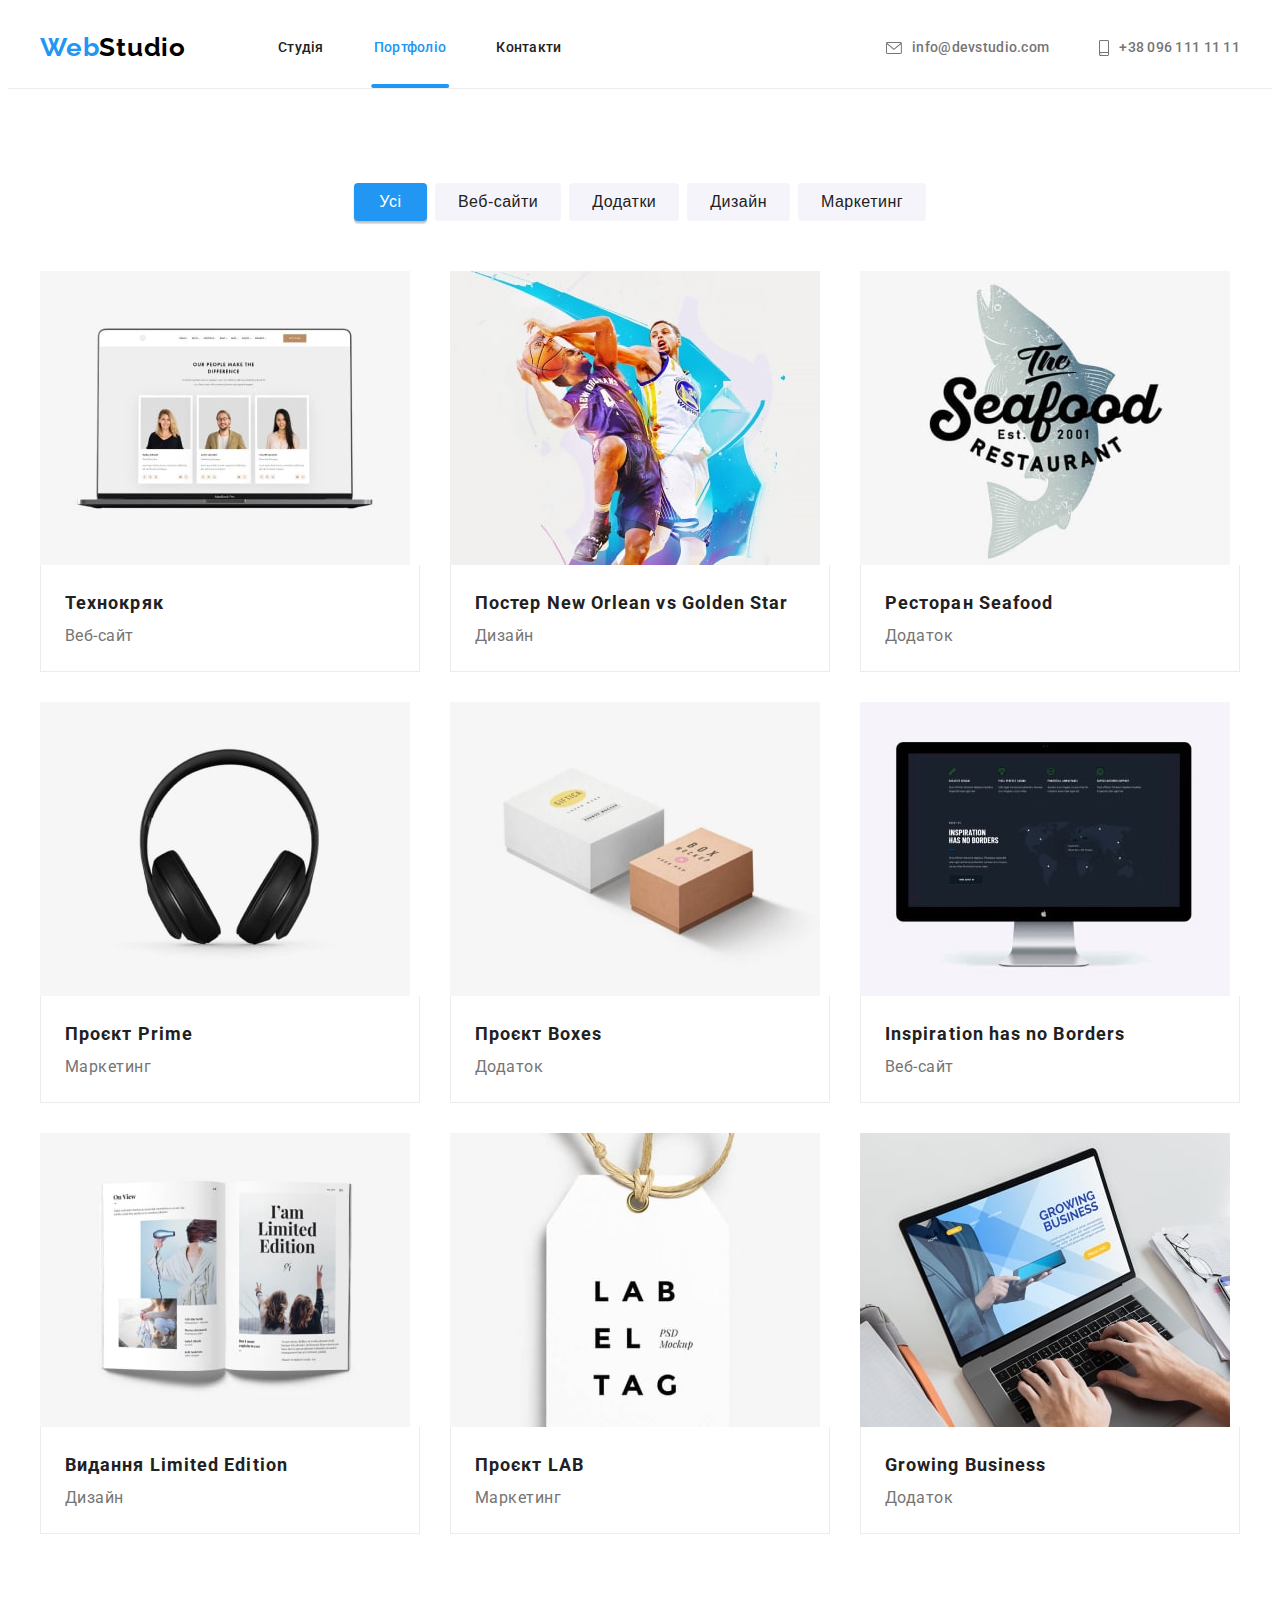
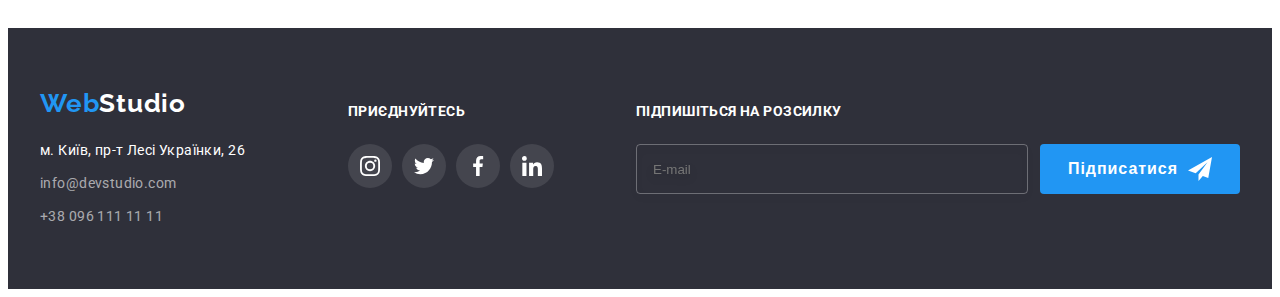
==== portfolio.html @ 8c11f172 "Initial commit" ====
<!DOCTYPE html>
<html lang="uk">
	<head>
		<meta charset="UTF-8" />
		<meta http-equiv="X-UA-Compatible" content="IE=edge" />
		<meta name="viewport" content="width=device-width, initial-scale=1.0" />
		<title>WebStudio - Ефективні рішення для вашого бізнесу</title>
		<link rel="icon" type="image/png" sizes="48x31" href="/images/WS.png" />
		<!-- Normalize -->
		<link
			rel="stylesheet"
			href="https://cdnjs.cloudflare.com/ajax/libs/modern-normalize/1.1.0/modern-normalize.min.css"
			integrity="sha512-wpPYUAdjBVSE4KJnH1VR1HeZfpl1ub8YT/NKx4PuQ5NmX2tKuGu6U/JRp5y+Y8XG2tV+wKQpNHVUX03MfMFn9Q=="
			crossorigin="anonymous"
			referrerpolicy="no-referrer"
		/>
		<!-- Fonts -->
		<link rel="preconnect" href="https://fonts.googleapis.com" />
		<link rel="preconnect" href="https://fonts.gstatic.com" crossorigin />
		<link
			href="https://fonts.googleapis.com/css2?family=Raleway:wght@700&family=Roboto:wght@400;500;700;900&display=swap"
			rel="stylesheet"
		/>
		<!-- CSS -->
		<link rel="stylesheet" href="./css/styles.css" />
	</head>
	<body>
		<header>
			<div class="header-container container">
				<nav class="header-nav">
					<!-- prettier-ignore -->
					<a href="/" class="logo" lang="en">Web<span class="logo-text1">Studio</span></a>
					<ul class="site-nav list">
						<li><a href="./index.html" class="site-nav-link link">Студія</a></li>
						<li><a href="./portfolio.html" class="site-nav-link link current">Портфоліо</a></li>
						<li><a href="" class="site-nav-link link">Контакти</a></li>
					</ul>
				</nav>
				<ul class="header-list contacts list">
					<li>
						<a href="mailto:info@devstudio.com" class="link">
							<svg class="header-icon" width="16" height="12">
								<use href="./images/icons.svg#icon-envelope"></use>
							</svg>
							info@devstudio.com
						</a>
					</li>
					<li>
						<a href="tel:+380961111111" class="link">
							<svg class="header-icon" width="10" height="16">
								<use href="./images/icons.svg#icon-smartphone"></use>
							</svg>
							+38 096 111 11 11
						</a>
					</li>
				</ul>
			</div>
		</header>
		<main class="portfolio">
			<section class="section">
				<div class="container">
					<h1 class="visually-hidden">Портфоліо</h1>
					<!-- filter -->
					<ul class="filter portfolio-btn list">
						<li><button type="button" class="btn-item current-btn">Усі</button></li>
						<li><button type="button" class="btn-item">Веб-сайти</button></li>
						<li><button type="button" class="btn-item">Додатки</button></li>
						<li><button type="button" class="btn-item">Дизайн</button></li>
						<li><button type="button" class="btn-item">Маркетинг</button></li>
					</ul>
					<!-- project -->
					<ul class="project card-set list">
						<li class="project-item card-set-item">
							<a class="project-link" href="">
								<div class="project-thumb">
									<img src="./images/techcrack.jpg" alt="Фотокартки" width="370" height="294" />
									<div class="overlay">
										<p class="overlay-text">
											Ресурс пропонує комплексні пропозиції з різним рівнем функціоналу та сервісів. Все це дозволить
											відвідувачу отримати вичерпні відомості про компанію чи приватну особу.
										</p>
									</div>
								</div>
								<div class="project-wrap">
									<h2 class="portfolio-subtitle">Технокряк</h2>
									<p class="portfolio-text">Веб-сайт</p>
								</div>
							</a>
						</li>
						<li class="project-item card-set-item">
							<a class="project-link" href="">
								<div class="project-thumb">
									<img src="./images/poster.jpg" alt="Баскетболісти" width="370" height="294" />
									<div class="overlay">
										<p class="overlay-text">
											Ресурс пропонує комплексні пропозиції з різним рівнем функціоналу та сервісів. Все це дозволить
											відвідувачу отримати вичерпні відомості про компанію чи приватну особу.
										</p>
									</div>
								</div>
								<div class="project-wrap">
									<h2 class="portfolio-subtitle">Постер New Orlean vs Golden Star</h2>
									<p class="portfolio-text">Дизайн</p>
								</div>
							</a>
						</li>
						<li class="project-item card-set-item">
							<a class="project-link" href="">
								<div class="project-thumb">
									<img src="./images/restaurant.jpg" alt="Риби" width="370" height="294" />
									<div class="overlay">
										<p class="overlay-text">
											Ресурс пропонує комплексні пропозиції з різним рівнем функціоналу та сервісів. Все це дозволить
											відвідувачу отримати вичерпні відомості про компанію чи приватну особу.
										</p>
									</div>
								</div>
								<div class="project-wrap">
									<h2 class="portfolio-subtitle">Ресторан Seafood</h2>
									<p class="portfolio-text">Додаток</p>
								</div>
							</a>
						</li>
						<li class="project-item card-set-item">
							<a class="project-link" href="">
								<div class="project-thumb">
									<img src="./images/project-prime.jpg" alt="Навушники" width="370" height="294" />
									<div class="overlay">
										<p class="overlay-text">
											Ресурс пропонує комплексні пропозиції з різним рівнем функціоналу та сервісів. Все це дозволить
											відвідувачу отримати вичерпні відомості про компанію чи приватну особу.
										</p>
									</div>
								</div>
								<div class="project-wrap">
									<h2 class="portfolio-subtitle">Проєкт Prime</h2>
									<p class="portfolio-text">Маркетинг</p>
								</div>
							</a>
						</li>
						<li class="project-item card-set-item">
							<a class="project-link" href="">
								<div class="project-thumb">
									<img src="./images/project-boxes.jpg" alt="Коробки" width="370" height="294" />
									<div class="overlay">
										<p class="overlay-text">
											Ресурс пропонує комплексні пропозиції з різним рівнем функціоналу та сервісів. Все це дозволить
											відвідувачу отримати вичерпні відомості про компанію чи приватну особу.
										</p>
									</div>
								</div>
								<div class="project-wrap">
									<h2 class="portfolio-subtitle">Проєкт Boxes</h2>
									<p class="portfolio-text">Додаток</p>
								</div>
							</a>
						</li>
						<li class="project-item card-set-item">
							<a class="project-link" href="">
								<div class="project-thumb">
									<img src="./images/inspiration.jpg" alt="Монітор" width="370" height="294" />
									<div class="overlay">
										<p class="overlay-text">
											Ресурс пропонує комплексні пропозиції з різним рівнем функціоналу та сервісів. Все це дозволить
											відвідувачу отримати вичерпні відомості про компанію чи приватну особу.
										</p>
									</div>
								</div>
								<div class="project-wrap">
									<h2 class="portfolio-subtitle">Inspiration has no Borders</h2>
									<p class="portfolio-text">Веб-сайт</p>
								</div>
							</a>
						</li>
						<li class="project-item card-set-item">
							<a class="project-link" href="">
								<div class="project-thumb">
									<img src="./images/limited-edition.jpg" alt="Книга" width="370" height="294" />
									<div class="overlay">
										<p class="overlay-text">
											Ресурс пропонує комплексні пропозиції з різним рівнем функціоналу та сервісів. Все це дозволить
											відвідувачу отримати вичерпні відомості про компанію чи приватну особу.
										</p>
									</div>
								</div>
								<div class="project-wrap">
									<h2 class="portfolio-subtitle">Видання Limited Edition</h2>
									<p class="portfolio-text">Дизайн</p>
								</div>
							</a>
						</li>
						<li class="project-item card-set-item">
							<a class="project-link" href="">
								<div class="project-thumb">
									<img src="./images/project-lab.jpg" alt="Етикетка" width="370" height="294" />
									<div class="overlay">
										<p class="overlay-text">
											Ресурс пропонує комплексні пропозиції з різним рівнем функціоналу та сервісів. Все це дозволить
											відвідувачу отримати вичерпні відомості про компанію чи приватну особу.
										</p>
									</div>
								</div>
								<div class="project-wrap">
									<h2 class="portfolio-subtitle">Проєкт LAB</h2>
									<p class="portfolio-text">Маркетинг</p>
								</div>
							</a>
						</li>
						<li class="project-item card-set-item">
							<a class="project-link" href="">
								<div class="project-thumb">
									<img src="./images/growing-business.jpg" alt="Ноутбук" width="370" height="294" />
									<div class="overlay">
										<p class="overlay-text">
											Ресурс пропонує комплексні пропозиції з різним рівнем функціоналу та сервісів. Все це дозволить
											відвідувачу отримати вичерпні відомості про компанію чи приватну особу.
										</p>
									</div>
								</div>
								<div class="project-wrap">
									<h2 class="portfolio-subtitle">Growing Business</h2>
									<p class="portfolio-text">Додаток</p>
								</div>
							</a>
						</li>
					</ul>
					<!-- </div> -->
				</div>
			</section>
		</main>
		<footer>
			<div class="container">
				<div class="flex">
					<div class="footer-wrap">
						<!-- prettier-ignore -->
						<a href="/" class="logo" lang="en">Web<span class="logo-text2">Studio</span></a>
						<address>
							<div class="adress-wrap">
								<ul class="list">
									<li class="address-list-item">
										<a href="https://goo.gl/maps/7q5uKRx1PaHGupKb6" class="contacts-adr link">
											м. Київ, пр-т Лесі Українки, 26
										</a>
									</li>
									<li class="address-list-item">
										<a href="mailto:info@devstudio.com" class="contacts-mail link">info@devstudio.com</a>
									</li>
									<li class="address-list-item">
										<a href="tel:+380961111111" class="contacts-tel link">+38 096 111 11 11</a>
									</li>
								</ul>
							</div>
						</address>
					</div>
					<div class="footer-connect">
						<p class="footer-join contacts-adr">Приєднуйтесь</p>
						<ul class="socials">
							<li class="socials-item list">
								<a
									class="socials-link"
									href="https://instagram.com"
									target="_blank"
									rel="noopener noreferrer"
									aria-label="instagram icon"
								>
									<svg class="team-icon" width="20" height="20">
										<use href="./images/icons.svg#icon-instagram"></use>
									</svg>
								</a>
							</li>
							<li class="socials-item list">
								<a
									class="socials-link"
									href="https://twitter.com"
									target="_blank"
									rel="noopener noreferrer"
									aria-label="twitter icon"
								>
									<svg class="team-icon" width="20" height="20">
										<use href="./images/icons.svg#icon-twitter"></use>
									</svg>
								</a>
							</li>
							<li class="socials-item list">
								<a
									class="socials-link"
									href="https://facebook.com"
									target="_blank"
									rel="noopener noreferrer"
									aria-label="facebook icon"
								>
									<svg class="team-icon" width="20" height="20">
										<use href="./images/icons.svg#icon-facebook"></use>
									</svg>
								</a>
							</li>
							<li class="socials-item list">
								<a
									class="socials-link"
									href="https://linkedin.com"
									target="_blank"
									rel="noopener noreferrer"
									aria-label="linkedin icon"
								>
									<svg class="team-icon" width="20" height="20">
										<use href="./images/icons.svg#icon-linkedin"></use>
									</svg>
								</a>
							</li>
						</ul>
					</div>
					<div class="footer-subscribe">
						<p class="footer-join contacts-adr">Підпишіться на розсилку</p>
						<form class="subscribe-form flex">
							<input class="subscribe-form-field" type="email" name="email" placeholder="E-mail" />
							<button class="subscribe-btn btn" type="submit">
								<span>Підписатися</span>
								<svg class="send-icon" width="24" height="24">
									<use href="./images/icons.svg#icon-send"></use>
								</svg>
							</button>
						</form>
					</div>
				</div>
			</div>
		</footer>
	</body>
</html>
---- css/styles.css ----
:root {
	--primary-text-color: #000000;
	--secondary-text-color: #757575;
	--title-text-color: #000000;
	--accent-text-color: #2196f3;
	--primary-white-color: #ffffff;
	--navigation-text-color: #212121;
	--hero-background-color: #c4c4c4;
	--button-background-color: #188ce8;
	--secondary-background-color: #f5f4fa;
	--card-background-color: #eeeeee;
	--primary-border: 1px solid #ececec;
	--primary-icon-color: #afb1b8;
	--footer-background-color: #2f303a;

	--indent: 30px;
	--items: 3;

	--animation: 250ms cubic-bezier(0.4, 0, 0.2, 1);

	--modal-index: 100;
}

/* __________Global Style start__________ */

body {
	font-family: "Roboto", "FF DIN", sans-serif;
	color: var(--primary-text-color);
}

/* __________reset start__________ */

a {
	color: inherit;
	text-decoration: none;
}

h1,
h2,
h3,
h4,
h5,
h6,
p {
	margin: 0;
}

img {
	display: block;
	max-width: 100%;
	height: auto;
}

.link {
	text-decoration: none;
	color: currentColor;
	transition: color var(--animation);
}

.list {
	margin: 0;
	padding: 0;
	list-style-type: none;
	font-style: normal;
}

/* reset end */

.section {
	padding-top: 94px;
	padding-bottom: 94px;

	/* 	outline: 2px solid red;
	outline-offset: -2px; */
}

.container {
	width: 1200px;
	padding-right: 15px;
	padding-left: 15px;
	margin-left: auto;
	margin-right: auto;
}

/* __________reset end__________ */

.current {
	color: var(--accent-text-color);
}

.btn,
.btn-item {
	color: inherit;
}
/* Global Style end */

/* ____________________Navigation____________________ */

header {
	border-bottom: var(--primary-border);
}

.header-container,
.header-nav,
.site-nav,
.header-list {
	display: flex;
	align-items: center;
}

.header-container {
	min-height: 80px;
	justify-content: center;
}
.header-nav {
	margin-right: auto;
}
.header-container .link {
	padding: 32px 0;
}

.logo {
	margin-right: 92px;
	font-family: "Raleway";
	font-weight: 700;
	font-size: 26px;
	line-height: 1.2;
	letter-spacing: 0.03em;
	color: var(--accent-text-color);
}

.logo .logo-text1 {
	color: var(--primary-text-color);
}

.contacts .link {
	display: flex;
	align-items: center;
	gap: 10px;
	color: var(--secondary-text-color);
}

.link:hover,
.link:focus {
	color: var(--accent-text-color);
}

.header-icon {
	fill: currentColor;
}

.site-nav,
.header-list {
	gap: 50px;
}

.site-nav,
.contacts {
	font-weight: 500;
	font-size: 14px;
	line-height: 1.14;
	letter-spacing: 0.02em;
	color: var(--navigation-text-color);
}

.header-list {
	gap: 50px;
}

.site-nav-link {
	position: relative;
}

.current::after {
	content: "";
	position: absolute;
	left: 50%;
	bottom: -0.6px;

	display: block;
	width: 107%;
	height: 4px;
	border-radius: 2px;

	background-color: var(--accent-text-color);
	transform: translateX(-50%) scaleX(1);
}

/* ____________________Main____________________ */

/* __________Hero__________ */
.visually-hidden {
	position: absolute;
	white-space: nowrap;
	width: 1px;
	height: 1px;
	overflow: hidden;
	border: 0;
	padding: 0;
	clip: rect(0 0 0 0);
	clip-path: inset(50%);
	margin: -1px;
}

.hero {
	max-width: 1600px;
	min-height: 600px;
	margin: 0 auto;
	background-color: var(--hero-background-color);
	background-image: linear-gradient(to right, rgba(47, 48, 58, 0.4), rgba(47, 48, 58, 0.4)), url(../images/hero.jpg);
	background-repeat: no-repeat;
	background-position: center;
	background-size: cover;
}

.hero.section {
	padding-top: 200px;
	padding-bottom: 250px;
}
.btn {
	display: block;
	margin-left: auto;
	margin-right: auto;
	min-width: 216px;
	height: 50px;
	border-radius: 4px;
}
.hero-title {
	width: 696px;
	margin-left: auto;
	margin-right: auto;
	margin-bottom: 30px;
}

.hero-title,
.portfolio-title {
	font-weight: 900;
	font-size: 44px;
	line-height: 1.36;
	text-align: center;
	letter-spacing: 0.06em;
	text-transform: uppercase;
	color: var(--primary-white-color);
}

.btn {
	font-weight: 700;
	font-size: 16px;
	line-height: 1.88;
	letter-spacing: 0.06em;
	color: var(--primary-white-color);
	background-color: var(--accent-text-color);
	border: none;

	transition: background-color var(--animation);
}

.btn:hover,
.btn:focus {
	background-color: var(--button-background-color);
	cursor: pointer;
}

.section-title {
	margin-bottom: 30px;
	font-weight: 700;
	font-size: 36px;
	line-height: 1.17;
	text-align: center;
	letter-spacing: 0.03em;
	color: var(--navigation-text-color);
}

/* __________About__________ */

.card-set {
	display: flex;
	flex-wrap: wrap;
	gap: var(--indent);
}

.card-set-item {
	flex-basis: calc((100% - var(--indent) * (var(--items) - 1)) / (var(--items)));
}

.about-icon-wrap {
	max-width: 270px;
	min-height: 120px;
	margin-bottom: 30px;
	display: flex;
	align-items: center;
	justify-content: center;
	color: var(--secondary-text-color);
	background: var(--secondary-background-color);
	border-radius: 4px;
}

.about-subtitle {
	margin-bottom: 10px;
	font-weight: 700;
	font-size: 14px;
	line-height: 16px;
	letter-spacing: 0.03em;
	text-transform: uppercase;
	color: var(--navigation-text-color);
}

.about-text {
	font-size: 14px;
	line-height: 1.71;
	letter-spacing: 0.03em;
	color: var(--secondary-text-color);
}
.about .card-set-item {
	--items: 4;
}

/* __________Works__________ */

.works {
	padding-top: 0;
	padding-bottom: 94px;
}

.card-set-item {
	position: relative;
}

.card-set-text {
	position: absolute;
	bottom: 0;
	right: 0;
	width: 100%;
}

.card-set-description {
	display: flex;
	width: 100%;
	min-height: 70px;
	align-items: center;
	justify-content: center;
	/* padding-top: 27px; */
	/* padding-bottom: 27px; */

	font-weight: 700;
	font-size: 14px;
	line-height: 16px;
	text-align: center;
	letter-spacing: 0.03em;
	text-transform: uppercase;

	background: rgba(47, 48, 58, 0.8);
	color: var(--primary-white-color);
}

/* __________Team__________ */

.team {
	background-color: var(--secondary-background-color);
}

.team-wrap {
	padding: 30px 10px;
	text-align: center;
	/* background-color: var(--primary-white-color); */
}

.team-subtitle {
	margin-bottom: 10px;
	font-weight: 500;
	font-size: 16px;
	line-height: 1.19;
	letter-spacing: 0.03em;
	color: var(--navigation-text-color);
}

.team-text {
	margin-bottom: 16px;
	font-size: 16px;
	line-height: 1.19;
	letter-spacing: 0.03em;
	color: var(--secondary-text-color);
}

.team .card-set-item {
	--items: 4;
	box-shadow: 0px 1px 3px rgba(0, 0, 0, 0.12), 0px 1px 1px rgba(0, 0, 0, 0.14), 0px 2px 1px rgba(0, 0, 0, 0.2);
	border-radius: 0px 0px 4px 4px;
	background-color: var(--primary-white-color);
}

.team-icon-wrap {
	margin: 0 auto;
	width: 206px;
}
.socials {
	padding: 0;
	display: flex;
	align-items: center;
	justify-content: center;
	gap: 10px;
}
.socials-link {
	display: flex;
	align-items: center;
	justify-content: center;
	width: 44px;
	height: 44px;
	color: var(--primary-icon-color);
	border-radius: 50%;
	transition: background-color var(--animation);
}

.socials-link:hover,
.socials-link:focus {
	background-color: var(--accent-text-color);
}

.team .socials-link:hover,
.team .socials-link:focus {
	color: var(--primary-white-color);
}

.team-icon {
	fill: currentColor;
}

.card-set {
	display: flex;
	flex-wrap: wrap;
	gap: var(--indent);
}

.clients .card-set-item {
	--items: 6;
}

.clients-link {
	display: flex;
	align-items: center;
	justify-content: center;
	max-width: 170px;
	min-height: 92px;
	border: 1px solid var(--primary-icon-color);
	border-radius: 4px;
	color: var(--primary-icon-color);
	border-radius: 4px;
	border-color: var(--primary-icon-color);

	transition: color var(--animation), border-color var(--animation);
}

.clients-link:hover,
.clients-link:focus {
	border-color: var(--accent-text-color);
	color: var(--accent-text-color);
}

.clients-icon {
	fill: currentColor;
}

/* ____________________Footer____________________ */

footer {
	background-color: var(--footer-background-color);
	padding-top: 60px;
	padding-bottom: 60px;
}

.flex {
	display: flex;
}

footer .logo {
	display: block;
	margin-bottom: 20px;
}

.filter {
	margin-bottom: 50px;
}

.logo .logo-text2 {
	color: var(--primary-white-color);
}

.adress-wrap .address-list-item:last-child {
	margin-bottom: 0;
}

.address-list-item {
	margin-bottom: 9px;
}
.contacts-adr {
	font-size: 14px;
	line-height: 1.71;
	letter-spacing: 0.03em;
	color: var(--primary-white-color);
}

.contacts-tel,
.contacts-mail {
	font-size: 14px;
	line-height: 1.71;
	letter-spacing: 0.03em;
	color: rgba(255, 255, 255, 0.6);
}

.footer-join {
	margin-bottom: 20px;
	text-transform: uppercase;
	color: var(--primary-white-color);
	font-weight: 700;
}

.footer-connect {
	margin-left: 70px;
	padding-top: 12px;
}
.footer-subscribe {
	margin-left: auto;
	padding-top: 12px;
}
footer .socials-link {
	color: var(--primary-white-color);
	background-color: rgba(255, 255, 255, 0.1);
}

/* .subscribe-form {
	display: flex;
} */

.subscribe-form-field {
	min-width: 358px;

	padding: 15px 16px;
	margin-right: 12px;
	color: var(--primary-white-color);

	background-color: transparent;
	border: 1px solid rgba(255, 255, 255, 0.3);
	filter: drop-shadow(0px 4px 4px rgba(0, 0, 0, 0.15));
	border-radius: 4px;
}

.subscribe-btn {
	display: flex;
	min-width: 200px;
	justify-content: center;
	align-items: center;
	gap: 10px;
}

.footer-submit-btn::after {
	content: "";
	display: inline-block;
	width: 24px;
	height: 20px;
	margin-left: 10px;
}
/* background-image: url(../images/send.svg); */
/* 
.subscribe-btn-wrap {
	width: 100%;
	gap: 10px;
	align-items: center;
	justify-content: center;
} */

.send-icon {
	fill: var(--primary-white-color);
}

/* ____________________Portfolio____________________ */

.portfolio-btn {
	display: flex;
	justify-content: center;
	gap: 8px;
}

.btn-item {
	padding: 6px 23px;
	min-width: 73px;
	font-weight: 500;
	font-size: 16px;
	line-height: 1.62;
	letter-spacing: 0.03em;
	color: var(--navigation-text-color);
	background-color: var(--secondary-background-color);
	border: none;
	border-radius: 4px;

	transition: background-color var(--animation), color var(--animation), box-shadow var(--animation);
}

.btn-item:hover,
.btn-item:focus,
.btn-item.current-btn {
	background-color: var(--accent-text-color);
	color: var(--primary-white-color);
	cursor: pointer;
	box-shadow: 0px 3px 1px rgba(0, 0, 0, 0.1), 0px 1px 2px rgba(0, 0, 0, 0.08), 0px 2px 2px rgba(0, 0, 0, 0.12);
}

.project-thumb {
	position: relative;
	overflow: hidden;
}

.overlay {
	position: absolute;
	bottom: 0;
	left: 0;
	transform: translateY(100%);

	width: 100%;
	height: 100%;

	font-size: 18px;
	line-height: 28px;
	letter-spacing: 0.03em;
	padding: 63px 24px;
	background: rgba(33, 150, 243, 0.9);
	color: var(--primary-white-color);
	user-select: none;

	transition: transform var(--animation);
}

.project-link:hover .overlay {
	transform: translateY(0);
}

.portfolio-list.list {
	background-color: var(--card-background-color);
}

.project-wrap {
	padding: 20px 24px;
	border: var(--primary-border);
	border-top: 0;
}

.project-link {
	display: block;
	transition: box-shadow var(--animation);
}

.project-link:hover,
.project-link:focus {
	box-shadow: 0px 3px 1px rgba(0, 0, 0, 0.1), 0px 1px 2px rgba(0, 0, 0, 0.08), 0px 2px 2px rgba(0, 0, 0, 0.12);
}

.portfolio-subtitle {
	font-weight: 700;
	font-size: 18px;
	line-height: 2;
	letter-spacing: 0.06em;
	color: var(--navigation-text-color);
}

.portfolio-text {
	font-size: 16px;
	line-height: 1.88;
	letter-spacing: 0.03em;
	color: var(--secondary-text-color);
}

/* ______________Modal_________________ */

.backdrop {
	position: fixed;
	top: 0;
	left: 0;
	z-index: var(--modal-index);

	display: flex;
	align-items: center;
	justify-content: center;
	width: 100%;
	height: 100%;

	background-color: rgba(0, 0, 0, 0.2);

	transition: opacity 150ms linear, visibility 150ms linear;
}

.backdrop.is-hidden {
	opacity: 0;
	visibility: hidden;
	pointer-events: none;
}

.modal {
	position: absolute;
	top: 50%;
	left: 50%;

	transform: translateX(-50%) translateY(-50%);
	width: 528px;
	min-height: 581px;
	padding: 40px;

	background: var(--primary-white-color);
	box-shadow: 0px 1px 3px rgba(0, 0, 0, 0.12), 0px 1px 1px rgba(0, 0, 0, 0.14), 0px 2px 1px rgba(0, 0, 0, 0.2);
	border-radius: 4px;

	/* animation-duration: 0.6s;
	animation-fill-mode: both;
	animation-timing-function: ease-out; */
}

.modal-btn {
	position: absolute;
	top: 8px;
	right: 8px;

	padding: 0;
	display: inline-flex;
	align-items: center;
	justify-content: center;

	width: 30px;
	height: 30px;
	background-color: transparent;
	border-radius: 50%;
	border: 1px solid rgba(0, 0, 0, 0.1);
	cursor: pointer;
}

.modal-icon {
	fill: var(--primary-text-color);
}
.modal-icon:hover {
	fill: var(--accent-text-color);
}

/* ---------------------------------------------------------- */

.modal-form-group {
	margin-bottom: 20px;
}

.modal-label {
	display: block;
	text-align: center;
	margin-bottom: 12px;

	font-weight: 700;
	font-size: 20px;
	/* line-height: 1.455px; */
	text-align: center;
	letter-spacing: 0.03em;

	color: #212121;
}

.modal-form-label {
	display: block;
	font-size: 12px;
	line-height: 1.167;

	letter-spacing: 0.01em;

	color: var(--secondary-text-color);

	margin-bottom: 4px;
}

.modal-form-wrapper {
	position: relative;
	margin-bottom: 10px;
}

.modal-form-field {
	width: 100%;
	height: 40px;
	padding-left: 40px;
	padding-right: 40px;

	border: 1px solid rgba(33, 33, 33, 0.2);
	border-radius: 4px;
	outline: 1px solid transparent;
	outline-offset: -1px;
	transition: outline var(--animation);
	/* , box-shadow var(--animation); */
}

.modal-form-field:focus {
	outline-color: var(--accent-text-color);
}

.modal-form-icon {
	position: absolute;
	top: 50%;
	left: 10px;
	transform: translateY(-50%);

	transition: fill var(--animation);
}

.modal-form-field:focus + .modal-form-icon {
	fill: var(--accent-text-color);
}

.modal-form-message {
	display: block;
	width: 100%;
	height: 120px;
	padding: 16px 20px;

	font-size: 12px;

	border: 1px solid rgba(33, 33, 33, 0.2);
	border-radius: 4px;

	outline: 1px solid transparent;
	outline-offset: -1px;
	transition: outline var(--animation);

	resize: none;
}

.modal-form-message:focus {
	outline-color: var(--accent-text-color);
}

textarea::placeholder {
	line-height: 1.17;
	letter-spacing: 0.01em;
	color: rgba(117, 117, 117, 0.5);
}

.modal-form-agreement {
	display: flex;
	justify-content: center;
	align-items: center;
	gap: 10px;
	margin-bottom: 30px;
}

.modal-form-agreement-desc {
	font-size: 14px;
	color: var(--secondary-text-color);
	user-select: none;
}

.modal-form-agreement-link {
	color: var(--accent-text-color);
	text-decoration: underline;
	text-underline-offset: 4px;
}

/* .modal-form-checkbox {
	appearance: none;
	width: 18px;
	height: 18px;

	outline: 2px solid transparent;
	outline-offset: -2px;
	border: 2px solid #9da4bd;
	border-radius: 2px;

	background-position: center;
	background-repeat: no-repeat;
	background-size: 0;
	background-image: url("data:image/svg+xml,%3Csvg width='13' height='10' viewBox='0 0 13 10' fill='none' xmlns='http://www.w3.org/2000/svg'%3E%3Cpath d='M1.95703 4.75166L1.88825 4.68604L1.81923 4.75141L0.93123 5.59258L0.854858 5.66492L0.930974 5.73753L4.42671 9.07236L4.49574 9.1382L4.56476 9.07236L12.069 1.91352L12.1449 1.84116L12.069 1.76881L11.1873 0.927644L11.1183 0.861826L11.0493 0.927611L4.49577 7.17353L1.95703 4.75166Z' fill='white' stroke='white' stroke-width='0.2'/%3E%3C/svg%3E%0A");

	transition: 500ms;
}

.modal-form-checkbox:checked {
	outline-color: var(--accent-text-color);
	background-color: var(--accent-text-color);
	background-size: 16px 15px;
} */

.uncheck {
	opacity: 1;
	transition: var(--animation);
	/* background: var(--navigation-text-color); */
}
.modal-form-checkbox:checked + .modal-form-agreement-icon .uncheck {
	opacity: 0;
}

.check {
	opacity: 0;
	transition: var(--animation);
}
.modal-form-checkbox:checked + .modal-form-agreement-icon .check {
	opacity: 1;
}

.modal-form-btn {
	display: block;
	margin: 0 auto;
	background: #2196f3;
	box-shadow: 0px 4px 4px rgba(0, 0, 0, 0.15);
	border-radius: 4px;
}

.modal-form-btn:hover,
.modal-form-btn:focus {
	background: #188ce8;
}
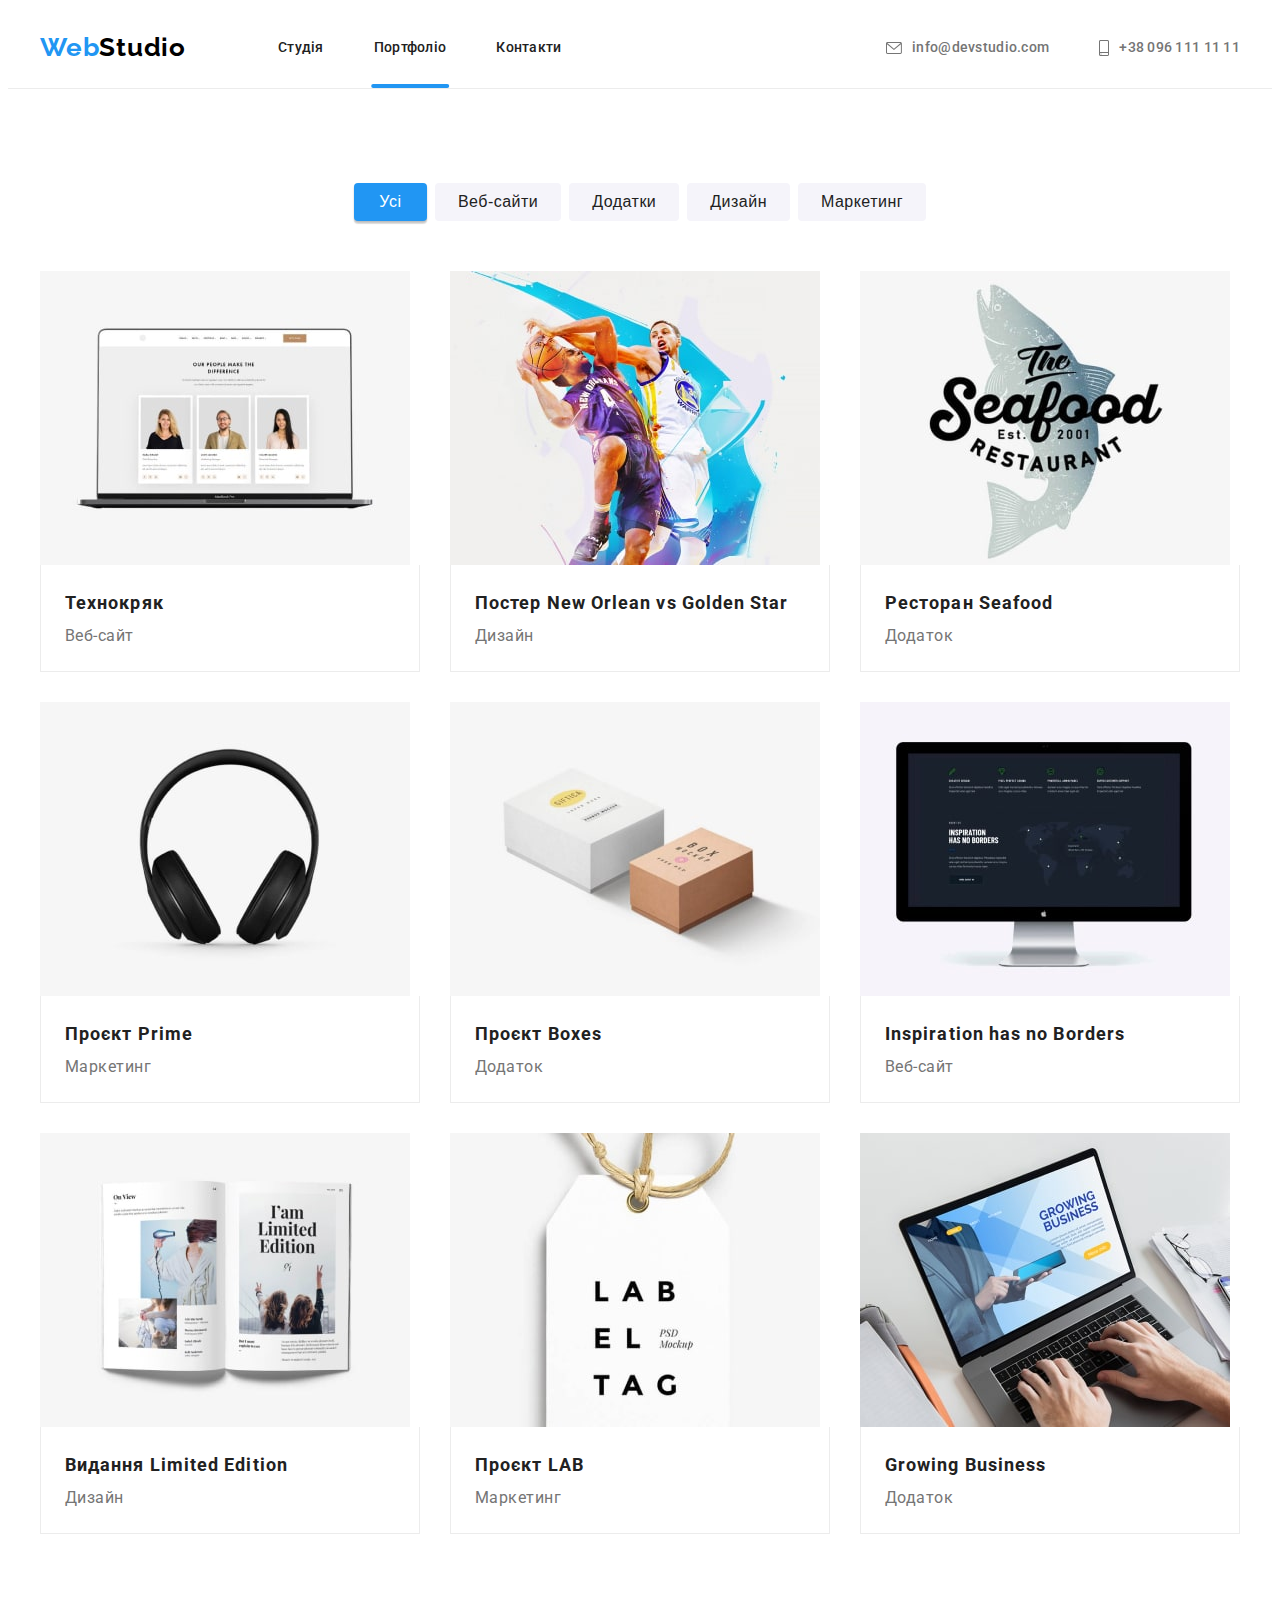
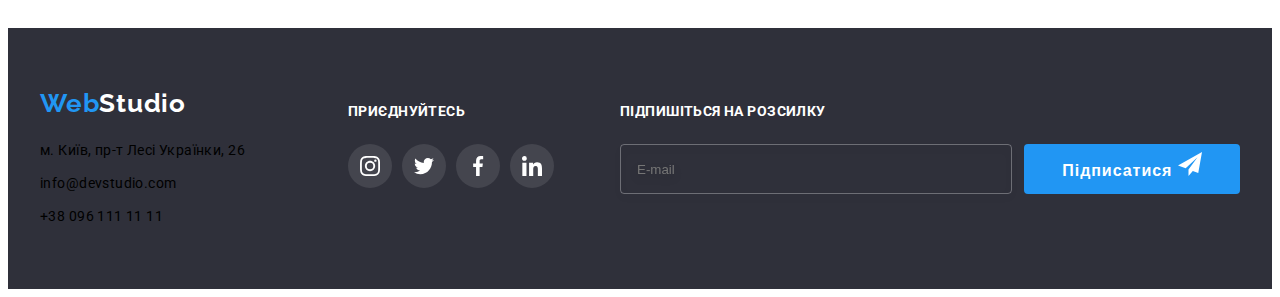
==== commit bb7df8a2: "modification using SAS preprocessor" ====
--- a/portfolio.html
+++ b/portfolio.html
@@ -22,24 +22,26 @@
 			rel="stylesheet"
 		/>
 		<!-- CSS -->
+		<link rel="stylesheet" href="./css/main.min.css" />
 		<link rel="stylesheet" href="./css/styles.css" />
 	</head>
 	<body>
-		<header>
-			<div class="header-container container">
-				<nav class="header-nav">
+		<header class="header">
+			<!-- </header> data-header> -->
+			<div class="header__container container">
+				<nav class="nav">
 					<!-- prettier-ignore -->
-					<a href="/" class="logo" lang="en">Web<span class="logo-text1">Studio</span></a>
-					<ul class="site-nav list">
-						<li><a href="./index.html" class="site-nav-link link">Студія</a></li>
-						<li><a href="./portfolio.html" class="site-nav-link link current">Портфоліо</a></li>
-						<li><a href="" class="site-nav-link link">Контакти</a></li>
+					<a href="/" class="logo" lang="en">Web<span class="logo--color-light">Studio</span></a>
+					<ul class="nav__list list">
+						<li><a href="./index.html" class="nav__item link">Студія</a></li>
+						<li><a href="./portfolio.html" class="nav__item link nav__item--current">Портфоліо</a></li>
+						<li><a href="" class="nav__item link">Контакти</a></li>
 					</ul>
 				</nav>
-				<ul class="header-list contacts list">
+				<ul class="header__list contacts list">
 					<li>
 						<a href="mailto:info@devstudio.com" class="link">
-							<svg class="header-icon" width="16" height="12">
+							<svg class="icon" width="16" height="12">
 								<use href="./images/icons.svg#icon-envelope"></use>
 							</svg>
 							info@devstudio.com
@@ -47,7 +49,7 @@
 					</li>
 					<li>
 						<a href="tel:+380961111111" class="link">
-							<svg class="header-icon" width="10" height="16">
+							<svg class="icon" width="10" height="16">
 								<use href="./images/icons.svg#icon-smartphone"></use>
 							</svg>
 							+38 096 111 11 11
@@ -62,15 +64,15 @@
 					<h1 class="visually-hidden">Портфоліо</h1>
 					<!-- filter -->
 					<ul class="filter portfolio-btn list">
-						<li><button type="button" class="btn-item current-btn">Усі</button></li>
-						<li><button type="button" class="btn-item">Веб-сайти</button></li>
-						<li><button type="button" class="btn-item">Додатки</button></li>
-						<li><button type="button" class="btn-item">Дизайн</button></li>
-						<li><button type="button" class="btn-item">Маркетинг</button></li>
+						<li><button type="button" class="btn__item btn__item--current">Усі</button></li>
+						<li><button type="button" class="btn__item">Веб-сайти</button></li>
+						<li><button type="button" class="btn__item">Додатки</button></li>
+						<li><button type="button" class="btn__item">Дизайн</button></li>
+						<li><button type="button" class="btn__item">Маркетинг</button></li>
 					</ul>
 					<!-- project -->
 					<ul class="project card-set list">
-						<li class="project-item card-set-item">
+						<li class="project-item card-set__item">
 							<a class="project-link" href="">
 								<div class="project-thumb">
 									<img src="./images/techcrack.jpg" alt="Фотокартки" width="370" height="294" />
@@ -87,7 +89,7 @@
 								</div>
 							</a>
 						</li>
-						<li class="project-item card-set-item">
+						<li class="project-item card-set__item">
 							<a class="project-link" href="">
 								<div class="project-thumb">
 									<img src="./images/poster.jpg" alt="Баскетболісти" width="370" height="294" />
@@ -104,7 +106,7 @@
 								</div>
 							</a>
 						</li>
-						<li class="project-item card-set-item">
+						<li class="project-item card-set__item">
 							<a class="project-link" href="">
 								<div class="project-thumb">
 									<img src="./images/restaurant.jpg" alt="Риби" width="370" height="294" />
@@ -121,7 +123,7 @@
 								</div>
 							</a>
 						</li>
-						<li class="project-item card-set-item">
+						<li class="project-item card-set__item">
 							<a class="project-link" href="">
 								<div class="project-thumb">
 									<img src="./images/project-prime.jpg" alt="Навушники" width="370" height="294" />
@@ -138,7 +140,7 @@
 								</div>
 							</a>
 						</li>
-						<li class="project-item card-set-item">
+						<li class="project-item card-set__item">
 							<a class="project-link" href="">
 								<div class="project-thumb">
 									<img src="./images/project-boxes.jpg" alt="Коробки" width="370" height="294" />
@@ -155,7 +157,7 @@
 								</div>
 							</a>
 						</li>
-						<li class="project-item card-set-item">
+						<li class="project-item card-set__item">
 							<a class="project-link" href="">
 								<div class="project-thumb">
 									<img src="./images/inspiration.jpg" alt="Монітор" width="370" height="294" />
@@ -172,7 +174,7 @@
 								</div>
 							</a>
 						</li>
-						<li class="project-item card-set-item">
+						<li class="project-item card-set__item">
 							<a class="project-link" href="">
 								<div class="project-thumb">
 									<img src="./images/limited-edition.jpg" alt="Книга" width="370" height="294" />
@@ -189,7 +191,7 @@
 								</div>
 							</a>
 						</li>
-						<li class="project-item card-set-item">
+						<li class="project-item card-set__item">
 							<a class="project-link" href="">
 								<div class="project-thumb">
 									<img src="./images/project-lab.jpg" alt="Етикетка" width="370" height="294" />
@@ -206,7 +208,7 @@
 								</div>
 							</a>
 						</li>
-						<li class="project-item card-set-item">
+						<li class="project-item card-set__item">
 							<a class="project-link" href="">
 								<div class="project-thumb">
 									<img src="./images/growing-business.jpg" alt="Ноутбук" width="370" height="294" />
@@ -228,94 +230,94 @@
 				</div>
 			</section>
 		</main>
-		<footer>
+		<footer class="footer">
 			<div class="container">
 				<div class="flex">
-					<div class="footer-wrap">
+					<div class="footer__wrap">
 						<!-- prettier-ignore -->
-						<a href="/" class="logo" lang="en">Web<span class="logo-text2">Studio</span></a>
-						<address>
-							<div class="adress-wrap">
-								<ul class="list">
-									<li class="address-list-item">
-										<a href="https://goo.gl/maps/7q5uKRx1PaHGupKb6" class="contacts-adr link">
+						<a href="/" class="footer__logo logo" lang="en">Web<span class="logo--color-dark">Studio</span></a>
+						<address class="address">
+							<div class="address__wrap">
+								<ul class="address__list list">
+									<li class="address__item">
+										<a href="https://goo.gl/maps/7q5uKRx1PaHGupKb6" class="address__text--decoration link">
 											м. Київ, пр-т Лесі Українки, 26
 										</a>
 									</li>
-									<li class="address-list-item">
-										<a href="mailto:info@devstudio.com" class="contacts-mail link">info@devstudio.com</a>
+									<li class="address__item">
+										<a href="mailto:info@devstudio.com" class="address__mail link">info@devstudio.com</a>
 									</li>
-									<li class="address-list-item">
-										<a href="tel:+380961111111" class="contacts-tel link">+38 096 111 11 11</a>
+									<li class="address__item">
+										<a href="tel:+380961111111" class="address__tel link">+38 096 111 11 11</a>
 									</li>
 								</ul>
 							</div>
 						</address>
 					</div>
-					<div class="footer-connect">
-						<p class="footer-join contacts-adr">Приєднуйтесь</p>
-						<ul class="socials">
-							<li class="socials-item list">
+					<div class="footer__connect">
+						<p class="footer__join address__text--decoration">Приєднуйтесь</p>
+						<ul class="socials__list">
+							<li class="socials__item list">
 								<a
-									class="socials-link"
+									class="socials__link socials__link--color-dark"
 									href="https://instagram.com"
 									target="_blank"
 									rel="noopener noreferrer"
 									aria-label="instagram icon"
 								>
-									<svg class="team-icon" width="20" height="20">
+									<svg class="icon" width="20" height="20">
 										<use href="./images/icons.svg#icon-instagram"></use>
 									</svg>
 								</a>
 							</li>
-							<li class="socials-item list">
+							<li class="socials__item list">
 								<a
-									class="socials-link"
+									class="socials__link socials__link--color-dark"
 									href="https://twitter.com"
 									target="_blank"
 									rel="noopener noreferrer"
 									aria-label="twitter icon"
 								>
-									<svg class="team-icon" width="20" height="20">
+									<svg class="icon" width="20" height="20">
 										<use href="./images/icons.svg#icon-twitter"></use>
 									</svg>
 								</a>
 							</li>
-							<li class="socials-item list">
+							<li class="socials__item list">
 								<a
-									class="socials-link"
+									class="socials__link socials__link--color-dark"
 									href="https://facebook.com"
 									target="_blank"
 									rel="noopener noreferrer"
 									aria-label="facebook icon"
 								>
-									<svg class="team-icon" width="20" height="20">
+									<svg class="icon" width="20" height="20">
 										<use href="./images/icons.svg#icon-facebook"></use>
 									</svg>
 								</a>
 							</li>
-							<li class="socials-item list">
+							<li class="socials__item list">
 								<a
-									class="socials-link"
+									class="socials__link socials__link--color-dark"
 									href="https://linkedin.com"
 									target="_blank"
 									rel="noopener noreferrer"
 									aria-label="linkedin icon"
 								>
-									<svg class="team-icon" width="20" height="20">
+									<svg class="icon" width="20" height="20">
 										<use href="./images/icons.svg#icon-linkedin"></use>
 									</svg>
 								</a>
 							</li>
 						</ul>
 					</div>
-					<div class="footer-subscribe">
-						<p class="footer-join contacts-adr">Підпишіться на розсилку</p>
-						<form class="subscribe-form flex">
-							<input class="subscribe-form-field" type="email" name="email" placeholder="E-mail" />
-							<button class="subscribe-btn btn" type="submit">
+					<div class="footer__subscribe">
+						<p class="footer__join address__text--decoration">Підпишіться на розсилку</p>
+						<form class="form flex">
+							<input class="form__field" type="email" name="email" placeholder="E-mail" />
+							<button class="form__btn btn" type="submit">
 								<span>Підписатися</span>
-								<svg class="send-icon" width="24" height="24">
+								<svg class="form__icon--fill" width="24" height="24">
 									<use href="./images/icons.svg#icon-send"></use>
 								</svg>
 							</button>
--- a/css/main.min.css
+++ b/css/main.min.css
@@ -0,0 +1 @@
+:root{--primary-text-color: #000000;--secondary-text-color: #757575;--title-text-color: #000000;--accent-text-color: #2196f3;--primary-white-color: #ffffff;--navigation-text-color: #212121;--hero-background-color: #c4c4c4;--button-background-color: #188ce8;--secondary-background-color: #f5f4fa;--card-background-color: #eeeeee;--primary-border: 1px solid #ececec;--primary-icon-color: #afb1b8;--footer-background-color: #2f303a;--indent: 30px;--items: 3;--animation: 250ms cubic-bezier(0.4, 0, 0.2, 1);--modal-index: 100}.visually-hidden{position:absolute;white-space:nowrap;width:1px;height:1px;overflow:hidden;border:0;padding:0;clip:rect(0 0 0 0);-webkit-clip-path:inset(50%);clip-path:inset(50%);margin:-1px}.clients,.team,.about{padding-top:94px;padding-bottom:94px}body{font-family:"Roboto","FF DIN",sans-serif;color:var(--primary-text-color)}a{color:inherit;text-decoration:none}h1,h2,h3,h4,h5,h6,p{margin:0}img{display:block;max-width:100%;height:auto}.link{text-decoration:none;color:currentColor;-webkit-transition:color var(--animation);transition:color var(--animation)}.list{margin:0;padding:0;list-style-type:none;font-style:normal}.card-set{display:-webkit-box;display:-ms-flexbox;display:flex;-ms-flex-wrap:wrap;flex-wrap:wrap;gap:var(--indent)}.card-set__item{-ms-flex-preferred-size:calc((100% - var(--indent)*(var(--items) - 1))/(var(--items)));flex-basis:calc((100% - var(--indent)*(var(--items) - 1))/(var(--items)))}.card-set__item{position:relative}.card-set__text{position:absolute;bottom:0;right:0;width:100%}.card-set__description{display:-webkit-box;display:-ms-flexbox;display:flex;width:100%;min-height:70px;-webkit-box-align:center;-ms-flex-align:center;align-items:center;-webkit-box-pack:center;-ms-flex-pack:center;justify-content:center;font-weight:700;font-size:14px;line-height:16px;text-align:center;letter-spacing:.03em;text-transform:uppercase;background:rgba(47,48,58,.8);color:var(--primary-white-color)}.icon{fill:currentColor}.container{width:1200px;padding-right:15px;padding-left:15px;margin-left:auto;margin-right:auto}.section{padding-top:94px;padding-bottom:94px}.btn,.btn__item{color:inherit}.btn{display:block;margin-left:auto;margin-right:auto;min-width:216px;height:50px;border-radius:4px;font-weight:700;font-size:16px;line-height:1.88;letter-spacing:.06em;color:var(--primary-white-color);background-color:var(--accent-text-color);border:none;-webkit-transition:background-color var(--animation);transition:background-color var(--animation)}.btn:hover,.btn:focus{background-color:var(--button-background-color);cursor:pointer}.btn__item{padding:6px 23px;min-width:73px;font-weight:500;font-size:16px;line-height:1.62;letter-spacing:.03em;color:var(--navigation-text-color);background-color:var(--secondary-background-color);border:none;border-radius:4px;-webkit-transition:background-color var(--animation),color var(--animation),-webkit-box-shadow var(--animation);transition:background-color var(--animation),color var(--animation),-webkit-box-shadow var(--animation);transition:background-color var(--animation),color var(--animation),box-shadow var(--animation);transition:background-color var(--animation),color var(--animation),box-shadow var(--animation),-webkit-box-shadow var(--animation)}.btn__item:hover,.btn__item:focus,.btn__item--current{background-color:var(--accent-text-color);color:var(--primary-white-color);cursor:pointer;-webkit-box-shadow:0px 3px 1px rgba(0,0,0,.1),0px 1px 2px rgba(0,0,0,.08),0px 2px 2px rgba(0,0,0,.12);box-shadow:0px 3px 1px rgba(0,0,0,.1),0px 1px 2px rgba(0,0,0,.08),0px 2px 2px rgba(0,0,0,.12)}.header{border-bottom:var(--primary-border)}.header__container,.nav,.nav__list,.header__list{display:-webkit-box;display:-ms-flexbox;display:flex;-webkit-box-align:center;-ms-flex-align:center;align-items:center}.header__container{min-height:80px;-webkit-box-pack:center;-ms-flex-pack:center;justify-content:center}.nav{margin-right:auto}.header__container .link{padding:32px 0}.logo{margin-right:92px;font-family:"Raleway";font-weight:700;font-size:26px;line-height:1.2;letter-spacing:.03em;color:var(--accent-text-color)}.logo--color-light{color:var(--primary-text-color)}.contacts .link{display:-webkit-box;display:-ms-flexbox;display:flex;-webkit-box-align:center;-ms-flex-align:center;align-items:center;gap:10px;color:var(--secondary-text-color)}.link:hover,.link:focus{color:var(--accent-text-color)}.nav__list,.header__list{gap:50px}.nav__list,.contacts{font-weight:500;font-size:14px;line-height:1.14;letter-spacing:.02em;color:var(--navigation-text-color)}.header__list{gap:50px}.nav__item{position:relative}.nav__item--current{color:var(--accent-text-color)}.nav__item--current::after{content:"";position:absolute;left:50%;bottom:-0.6px;display:block;width:107%;height:4px;border-radius:2px;background-color:var(--accent-text-color);-webkit-transform:translateX(-50%) scaleX(1);transform:translateX(-50%) scaleX(1)}.hero{max-width:1600px;min-height:600px;margin:0 auto;background-color:var(--hero-background-color);background-image:-webkit-gradient(linear, left top, right top, from(rgba(47, 48, 58, 0.4)), to(rgba(47, 48, 58, 0.4))),url(../images/hero.jpg);background-image:linear-gradient(to right, rgba(47, 48, 58, 0.4), rgba(47, 48, 58, 0.4)),url(../images/hero.jpg);background-repeat:no-repeat;background-position:center;background-size:cover}.hero__section{padding-top:200px;padding-bottom:250px}.hero__title{width:696px;margin-left:auto;margin-right:auto;margin-bottom:30px}.hero__title,.portfolio-title{font-weight:900;font-size:44px;line-height:1.36;text-align:center;letter-spacing:.06em;text-transform:uppercase;color:var(--primary-white-color)}.section__title{margin-bottom:30px;font-weight:700;font-size:36px;line-height:1.17;text-align:center;letter-spacing:.03em;color:var(--navigation-text-color)}.about__wrap{max-width:270px;min-height:120px;margin-bottom:30px;display:-webkit-box;display:-ms-flexbox;display:flex;-webkit-box-align:center;-ms-flex-align:center;align-items:center;-webkit-box-pack:center;-ms-flex-pack:center;justify-content:center;color:var(--secondary-text-color);background:var(--secondary-background-color);border-radius:4px}.about__subtitle{margin-bottom:10px;font-weight:700;font-size:14px;line-height:16px;letter-spacing:.03em;text-transform:uppercase;color:var(--navigation-text-color)}.about__description{font-size:14px;line-height:1.71;letter-spacing:.03em;color:var(--secondary-text-color)}.about .card-set__item{--items: 4}.works{padding-top:0;padding-bottom:94px}.team{background-color:var(--secondary-background-color)}.team__wrap{padding:30px 10px;text-align:center}.team__name{margin-bottom:10px;font-weight:500;font-size:16px;line-height:1.19;letter-spacing:.03em;color:var(--navigation-text-color)}.team__text{margin-bottom:16px;font-size:16px;line-height:1.19;letter-spacing:.03em;color:var(--secondary-text-color)}.team .card-set__item{--items: 4;-webkit-box-shadow:0px 1px 3px rgba(0,0,0,.12),0px 1px 1px rgba(0,0,0,.14),0px 2px 1px rgba(0,0,0,.2);box-shadow:0px 1px 3px rgba(0,0,0,.12),0px 1px 1px rgba(0,0,0,.14),0px 2px 1px rgba(0,0,0,.2);border-radius:0px 0px 4px 4px;background-color:var(--primary-white-color)}.socials{margin:0 auto;width:206px}.socials__list{padding:0;display:-webkit-box;display:-ms-flexbox;display:flex;-webkit-box-align:center;-ms-flex-align:center;align-items:center;-webkit-box-pack:center;-ms-flex-pack:center;justify-content:center;gap:10px}.socials__link{display:-webkit-box;display:-ms-flexbox;display:flex;-webkit-box-align:center;-ms-flex-align:center;align-items:center;-webkit-box-pack:center;-ms-flex-pack:center;justify-content:center;width:44px;height:44px;color:var(--primary-icon-color);border-radius:50%;-webkit-transition:background-color var(--animation);transition:background-color var(--animation)}.socials__link:hover,.socials__link:focus{background-color:var(--accent-text-color)}.team .socials__link:hover,.team .socials__link:focus{color:var(--primary-white-color)}.clients .card-set__item{--items: 6}.clients__link{display:-webkit-box;display:-ms-flexbox;display:flex;-webkit-box-align:center;-ms-flex-align:center;align-items:center;-webkit-box-pack:center;-ms-flex-pack:center;justify-content:center;max-width:170px;min-height:92px;border:1px solid var(--primary-icon-color);border-radius:4px;color:var(--primary-icon-color);border-radius:4px;border-color:var(--primary-icon-color);-webkit-transition:color var(--animation),border-color var(--animation);transition:color var(--animation),border-color var(--animation)}.clients__link:hover,.clients__link:focus{border-color:var(--accent-text-color);color:var(--accent-text-color)}.footer{background-color:var(--footer-background-color);padding-top:60px;padding-bottom:60px}.flex{display:-webkit-box;display:-ms-flexbox;display:flex}.footer__logo{display:block;margin-bottom:20px}.logo--color-dark{color:var(--primary-white-color)}.address__wrap .address__item:last-child{margin-bottom:0}.address__item{margin-bottom:9px}.address__text--decoration{font-size:14px;line-height:1.71;letter-spacing:.03em;color:var(--primary-white-color)}.address__tel,.address__mail{font-size:14px;line-height:1.71;letter-spacing:.03em;color:rgba(255,255,255,.6)}.footer__join{margin-bottom:20px;text-transform:uppercase;color:var(--primary-white-color);font-weight:700}.footer__connect{margin-left:70px;padding-top:12px}.footer__subscribe{margin-left:auto;padding-top:12px}.socials__link--color-dark{color:var(--primary-white-color);background-color:rgba(255,255,255,.1)}.form__field{min-width:358px;padding:15px 16px;margin-right:12px;color:var(--primary-white-color);background-color:rgba(0,0,0,0);border:1px solid rgba(255,255,255,.3);-webkit-filter:drop-shadow(0px 4px 4px rgba(0, 0, 0, 0.15));filter:drop-shadow(0px 4px 4px rgba(0, 0, 0, 0.15));border-radius:4px}.form__btn{display:-webkit-box;display:-ms-flexbox;display:flex;min-width:200px;-webkit-box-pack:center;-ms-flex-pack:center;justify-content:center;-webkit-box-align:center;-ms-flex-align:center;align-items:center;gap:10px}.footer__submit-btn::after{content:"";display:inline-block;width:24px;height:20px;margin-left:10px}.form__icon--fill{fill:var(--primary-white-color)}.filter{margin-bottom:50px}.portfolio-btn{display:-webkit-box;display:-ms-flexbox;display:flex;-webkit-box-pack:center;-ms-flex-pack:center;justify-content:center;gap:8px}.project-thumb{position:relative;overflow:hidden}.overlay{position:absolute;bottom:0;left:0;-webkit-transform:translateY(100%);transform:translateY(100%);width:100%;height:100%;font-size:18px;line-height:28px;letter-spacing:.03em;padding:63px 24px;background:rgba(33,150,243,.9);color:var(--primary-white-color);-webkit-user-select:none;-moz-user-select:none;-ms-user-select:none;user-select:none;-webkit-transition:-webkit-transform var(--animation);transition:-webkit-transform var(--animation);transition:transform var(--animation);transition:transform var(--animation), -webkit-transform var(--animation)}.project-link:hover .overlay{-webkit-transform:translateY(0);transform:translateY(0)}.portfolio-list.list{background-color:var(--card-background-color)}.project-wrap{padding:20px 24px;border:var(--primary-border);border-top:0}.project-link{display:block;-webkit-transition:-webkit-box-shadow var(--animation);transition:-webkit-box-shadow var(--animation);transition:box-shadow var(--animation);transition:box-shadow var(--animation), -webkit-box-shadow var(--animation)}.project-link:hover,.project-link:focus{-webkit-box-shadow:0px 3px 1px rgba(0,0,0,.1),0px 1px 2px rgba(0,0,0,.08),0px 2px 2px rgba(0,0,0,.12);box-shadow:0px 3px 1px rgba(0,0,0,.1),0px 1px 2px rgba(0,0,0,.08),0px 2px 2px rgba(0,0,0,.12)}.portfolio-subtitle{font-weight:700;font-size:18px;line-height:2;letter-spacing:.06em;color:var(--navigation-text-color)}.portfolio-text{font-size:16px;line-height:1.88;letter-spacing:.03em;color:var(--secondary-text-color)}.backdrop{position:fixed;top:0;left:0;z-index:var(--modal-index);display:-webkit-box;display:-ms-flexbox;display:flex;-webkit-box-align:center;-ms-flex-align:center;align-items:center;-webkit-box-pack:center;-ms-flex-pack:center;justify-content:center;width:100%;height:100%;background-color:rgba(0,0,0,.2);-webkit-transition:opacity 150ms linear,visibility 150ms linear;transition:opacity 150ms linear,visibility 150ms linear}.backdrop.is-hidden{opacity:0;visibility:hidden;pointer-events:none}.modal{position:absolute;top:50%;left:50%;-webkit-transform:translateX(-50%) translateY(-50%);transform:translateX(-50%) translateY(-50%);width:528px;min-height:581px;padding:40px;background:var(--primary-white-color);-webkit-box-shadow:0px 1px 3px rgba(0,0,0,.12),0px 1px 1px rgba(0,0,0,.14),0px 2px 1px rgba(0,0,0,.2);box-shadow:0px 1px 3px rgba(0,0,0,.12),0px 1px 1px rgba(0,0,0,.14),0px 2px 1px rgba(0,0,0,.2);border-radius:4px}.modal-btn{position:absolute;top:8px;right:8px;padding:0;display:-webkit-inline-box;display:-ms-inline-flexbox;display:inline-flex;-webkit-box-align:center;-ms-flex-align:center;align-items:center;-webkit-box-pack:center;-ms-flex-pack:center;justify-content:center;width:30px;height:30px;background-color:rgba(0,0,0,0);border-radius:50%;border:1px solid rgba(0,0,0,.1);cursor:pointer}.modal-icon{fill:var(--primary-text-color)}.modal-icon:hover{fill:var(--accent-text-color)}.modal-form-group{margin-bottom:20px}.modal-label{display:block;text-align:center;margin-bottom:12px;font-weight:700;font-size:20px;text-align:center;letter-spacing:.03em;color:#212121}.modal-form-label{display:block;font-size:12px;line-height:1.167;letter-spacing:.01em;color:var(--secondary-text-color);margin-bottom:4px}.modal-form-wrapper{position:relative;margin-bottom:10px}.modal-form-field{width:100%;height:40px;padding-left:40px;padding-right:40px;border:1px solid rgba(33,33,33,.2);border-radius:4px;outline:1px solid rgba(0,0,0,0);outline-offset:-1px;-webkit-transition:outline var(--animation);transition:outline var(--animation)}.modal-form-field:focus{outline-color:var(--accent-text-color)}.modal-form-icon{position:absolute;top:50%;left:10px;-webkit-transform:translateY(-50%);transform:translateY(-50%);-webkit-transition:fill var(--animation);transition:fill var(--animation)}.modal-form-field:focus+.modal-form-icon{fill:var(--accent-text-color)}.modal-form-message{display:block;width:100%;height:120px;padding:16px 20px;font-size:12px;border:1px solid rgba(33,33,33,.2);border-radius:4px;outline:1px solid rgba(0,0,0,0);outline-offset:-1px;-webkit-transition:outline var(--animation);transition:outline var(--animation);resize:none}.modal-form-message:focus{outline-color:var(--accent-text-color)}textarea::-webkit-input-placeholder{line-height:1.17;letter-spacing:.01em;color:rgba(117,117,117,.5)}textarea::-moz-placeholder{line-height:1.17;letter-spacing:.01em;color:rgba(117,117,117,.5)}textarea:-ms-input-placeholder{line-height:1.17;letter-spacing:.01em;color:rgba(117,117,117,.5)}textarea::-ms-input-placeholder{line-height:1.17;letter-spacing:.01em;color:rgba(117,117,117,.5)}textarea::placeholder{line-height:1.17;letter-spacing:.01em;color:rgba(117,117,117,.5)}.modal-form-agreement{display:-webkit-box;display:-ms-flexbox;display:flex;-webkit-box-pack:center;-ms-flex-pack:center;justify-content:center;-webkit-box-align:center;-ms-flex-align:center;align-items:center;gap:10px;margin-bottom:30px}.modal-form-agreement-desc{font-size:14px;color:var(--secondary-text-color);-webkit-user-select:none;-moz-user-select:none;-ms-user-select:none;user-select:none}.modal-form-agreement-link{color:var(--accent-text-color);text-decoration:underline;text-underline-offset:4px}.uncheck{opacity:1;-webkit-transition:var(--animation);transition:var(--animation)}.modal-form-checkbox:checked+.modal-form-agreement-icon .uncheck{opacity:0}.check{opacity:0;-webkit-transition:var(--animation);transition:var(--animation)}.modal-form-checkbox:checked+.modal-form-agreement-icon .check{opacity:1}.modal-form-btn{display:block;margin:0 auto;background:#2196f3;-webkit-box-shadow:0px 4px 4px rgba(0,0,0,.15);box-shadow:0px 4px 4px rgba(0,0,0,.15);border-radius:4px}.modal-form-btn:hover,.modal-form-btn:focus{background:#188ce8}/*# sourceMappingURL=main.min.css.map */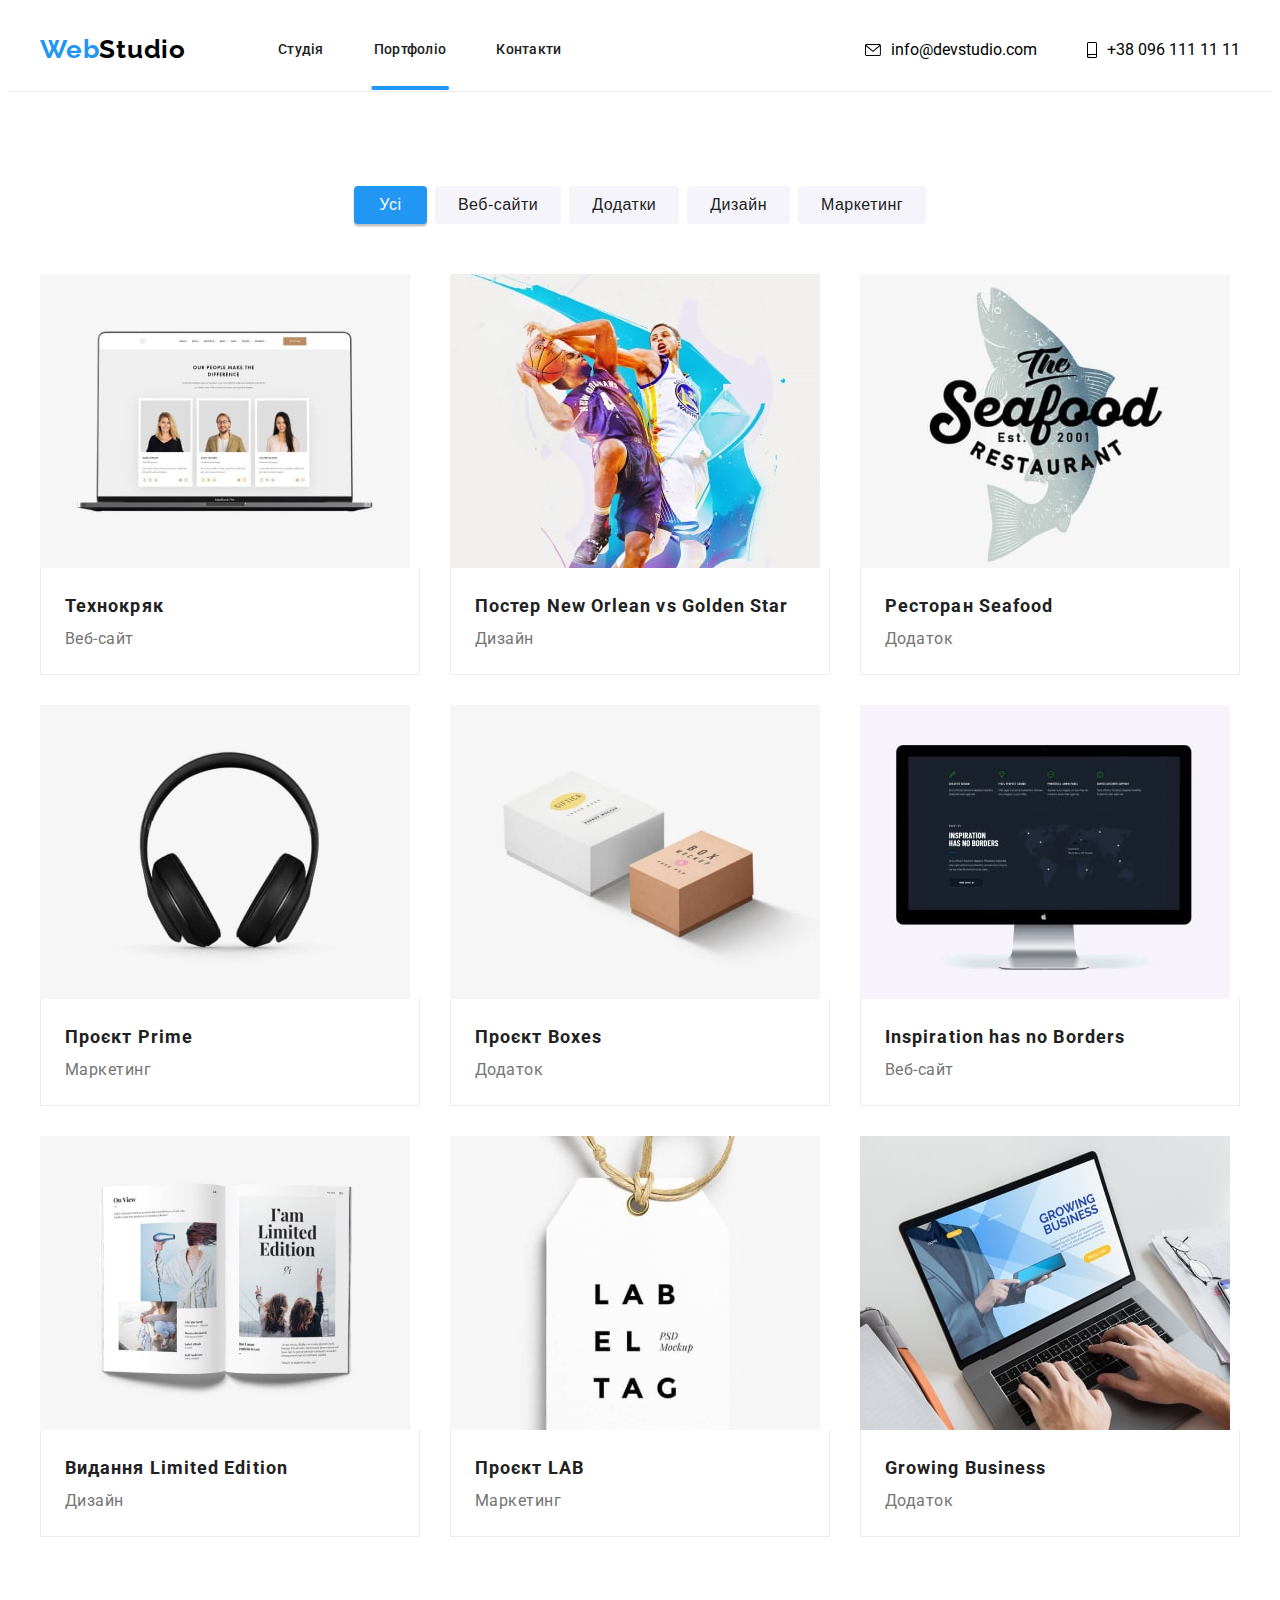
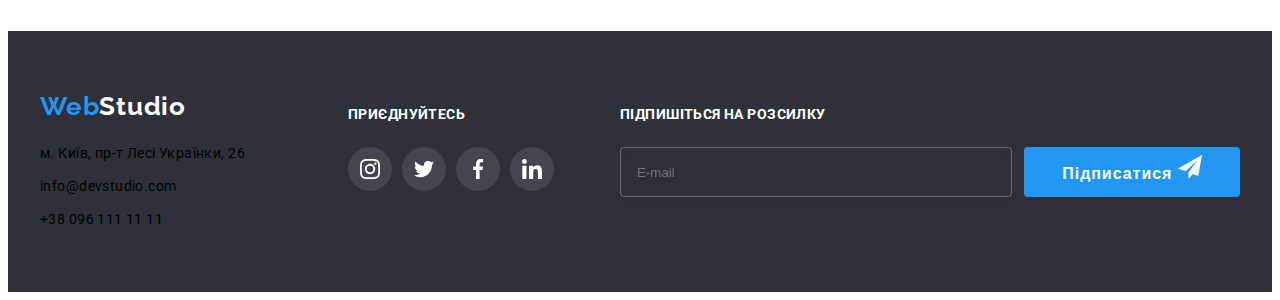
==== commit a4a2141c: "add nav.scss, mixin Title, fixing minor bugs" ====
--- a/portfolio.html
+++ b/portfolio.html
@@ -27,20 +27,19 @@
 	</head>
 	<body>
 		<header class="header">
-			<!-- </header> data-header> -->
 			<div class="header__container container">
 				<nav class="nav">
 					<!-- prettier-ignore -->
-					<a href="/" class="logo" lang="en">Web<span class="logo--color-light">Studio</span></a>
+					<a href="/" class="logo" lang="en">Web<span class="logo--background-light">Studio</span></a>
 					<ul class="nav__list list">
 						<li><a href="./index.html" class="nav__item link">Студія</a></li>
 						<li><a href="./portfolio.html" class="nav__item link nav__item--current">Портфоліо</a></li>
 						<li><a href="" class="nav__item link">Контакти</a></li>
 					</ul>
 				</nav>
-				<ul class="header__list contacts list">
+				<ul class="header__list list">
 					<li>
-						<a href="mailto:info@devstudio.com" class="link">
+						<a href="mailto:info@devstudio.com" class="header__link link">
 							<svg class="icon" width="16" height="12">
 								<use href="./images/icons.svg#icon-envelope"></use>
 							</svg>
@@ -48,7 +47,7 @@
 						</a>
 					</li>
 					<li>
-						<a href="tel:+380961111111" class="link">
+						<a href="tel:+380961111111" class="header__link link">
 							<svg class="icon" width="10" height="16">
 								<use href="./images/icons.svg#icon-smartphone"></use>
 							</svg>
@@ -235,20 +234,20 @@
 				<div class="flex">
 					<div class="footer__wrap">
 						<!-- prettier-ignore -->
-						<a href="/" class="footer__logo logo" lang="en">Web<span class="logo--color-dark">Studio</span></a>
+						<a href="/" class="footer__logo logo" lang="en">Web<span class="logo--background-dark">Studio</span></a>
 						<address class="address">
 							<div class="address__wrap">
 								<ul class="address__list list">
 									<li class="address__item">
-										<a href="https://goo.gl/maps/7q5uKRx1PaHGupKb6" class="address__text--decoration link">
+										<a href="https://goo.gl/maps/7q5uKRx1PaHGupKb6" class="address_link address__text--decoration link">
 											м. Київ, пр-т Лесі Українки, 26
 										</a>
 									</li>
 									<li class="address__item">
-										<a href="mailto:info@devstudio.com" class="address__mail link">info@devstudio.com</a>
+										<a href="mailto:info@devstudio.com" class="address_link address__mail link">info@devstudio.com</a>
 									</li>
 									<li class="address__item">
-										<a href="tel:+380961111111" class="address__tel link">+38 096 111 11 11</a>
+										<a href="tel:+380961111111" class="address_link address__tel link">+38 096 111 11 11</a>
 									</li>
 								</ul>
 							</div>
--- a/css/main.min.css
+++ b/css/main.min.css
@@ -1 +1 @@
-:root{--primary-text-color: #000000;--secondary-text-color: #757575;--title-text-color: #000000;--accent-text-color: #2196f3;--primary-white-color: #ffffff;--navigation-text-color: #212121;--hero-background-color: #c4c4c4;--button-background-color: #188ce8;--secondary-background-color: #f5f4fa;--card-background-color: #eeeeee;--primary-border: 1px solid #ececec;--primary-icon-color: #afb1b8;--footer-background-color: #2f303a;--indent: 30px;--items: 3;--animation: 250ms cubic-bezier(0.4, 0, 0.2, 1);--modal-index: 100}.visually-hidden{position:absolute;white-space:nowrap;width:1px;height:1px;overflow:hidden;border:0;padding:0;clip:rect(0 0 0 0);-webkit-clip-path:inset(50%);clip-path:inset(50%);margin:-1px}.clients,.team,.about{padding-top:94px;padding-bottom:94px}body{font-family:"Roboto","FF DIN",sans-serif;color:var(--primary-text-color)}a{color:inherit;text-decoration:none}h1,h2,h3,h4,h5,h6,p{margin:0}img{display:block;max-width:100%;height:auto}.link{text-decoration:none;color:currentColor;-webkit-transition:color var(--animation);transition:color var(--animation)}.list{margin:0;padding:0;list-style-type:none;font-style:normal}.card-set{display:-webkit-box;display:-ms-flexbox;display:flex;-ms-flex-wrap:wrap;flex-wrap:wrap;gap:var(--indent)}.card-set__item{-ms-flex-preferred-size:calc((100% - var(--indent)*(var(--items) - 1))/(var(--items)));flex-basis:calc((100% - var(--indent)*(var(--items) - 1))/(var(--items)))}.card-set__item{position:relative}.card-set__text{position:absolute;bottom:0;right:0;width:100%}.card-set__description{display:-webkit-box;display:-ms-flexbox;display:flex;width:100%;min-height:70px;-webkit-box-align:center;-ms-flex-align:center;align-items:center;-webkit-box-pack:center;-ms-flex-pack:center;justify-content:center;font-weight:700;font-size:14px;line-height:16px;text-align:center;letter-spacing:.03em;text-transform:uppercase;background:rgba(47,48,58,.8);color:var(--primary-white-color)}.icon{fill:currentColor}.container{width:1200px;padding-right:15px;padding-left:15px;margin-left:auto;margin-right:auto}.section{padding-top:94px;padding-bottom:94px}.btn,.btn__item{color:inherit}.btn{display:block;margin-left:auto;margin-right:auto;min-width:216px;height:50px;border-radius:4px;font-weight:700;font-size:16px;line-height:1.88;letter-spacing:.06em;color:var(--primary-white-color);background-color:var(--accent-text-color);border:none;-webkit-transition:background-color var(--animation);transition:background-color var(--animation)}.btn:hover,.btn:focus{background-color:var(--button-background-color);cursor:pointer}.btn__item{padding:6px 23px;min-width:73px;font-weight:500;font-size:16px;line-height:1.62;letter-spacing:.03em;color:var(--navigation-text-color);background-color:var(--secondary-background-color);border:none;border-radius:4px;-webkit-transition:background-color var(--animation),color var(--animation),-webkit-box-shadow var(--animation);transition:background-color var(--animation),color var(--animation),-webkit-box-shadow var(--animation);transition:background-color var(--animation),color var(--animation),box-shadow var(--animation);transition:background-color var(--animation),color var(--animation),box-shadow var(--animation),-webkit-box-shadow var(--animation)}.btn__item:hover,.btn__item:focus,.btn__item--current{background-color:var(--accent-text-color);color:var(--primary-white-color);cursor:pointer;-webkit-box-shadow:0px 3px 1px rgba(0,0,0,.1),0px 1px 2px rgba(0,0,0,.08),0px 2px 2px rgba(0,0,0,.12);box-shadow:0px 3px 1px rgba(0,0,0,.1),0px 1px 2px rgba(0,0,0,.08),0px 2px 2px rgba(0,0,0,.12)}.header{border-bottom:var(--primary-border)}.header__container,.nav,.nav__list,.header__list{display:-webkit-box;display:-ms-flexbox;display:flex;-webkit-box-align:center;-ms-flex-align:center;align-items:center}.header__container{min-height:80px;-webkit-box-pack:center;-ms-flex-pack:center;justify-content:center}.nav{margin-right:auto}.header__container .link{padding:32px 0}.logo{margin-right:92px;font-family:"Raleway";font-weight:700;font-size:26px;line-height:1.2;letter-spacing:.03em;color:var(--accent-text-color)}.logo--color-light{color:var(--primary-text-color)}.contacts .link{display:-webkit-box;display:-ms-flexbox;display:flex;-webkit-box-align:center;-ms-flex-align:center;align-items:center;gap:10px;color:var(--secondary-text-color)}.link:hover,.link:focus{color:var(--accent-text-color)}.nav__list,.header__list{gap:50px}.nav__list,.contacts{font-weight:500;font-size:14px;line-height:1.14;letter-spacing:.02em;color:var(--navigation-text-color)}.header__list{gap:50px}.nav__item{position:relative}.nav__item--current{color:var(--accent-text-color)}.nav__item--current::after{content:"";position:absolute;left:50%;bottom:-0.6px;display:block;width:107%;height:4px;border-radius:2px;background-color:var(--accent-text-color);-webkit-transform:translateX(-50%) scaleX(1);transform:translateX(-50%) scaleX(1)}.hero{max-width:1600px;min-height:600px;margin:0 auto;background-color:var(--hero-background-color);background-image:-webkit-gradient(linear, left top, right top, from(rgba(47, 48, 58, 0.4)), to(rgba(47, 48, 58, 0.4))),url(../images/hero.jpg);background-image:linear-gradient(to right, rgba(47, 48, 58, 0.4), rgba(47, 48, 58, 0.4)),url(../images/hero.jpg);background-repeat:no-repeat;background-position:center;background-size:cover}.hero__section{padding-top:200px;padding-bottom:250px}.hero__title{width:696px;margin-left:auto;margin-right:auto;margin-bottom:30px}.hero__title,.portfolio-title{font-weight:900;font-size:44px;line-height:1.36;text-align:center;letter-spacing:.06em;text-transform:uppercase;color:var(--primary-white-color)}.section__title{margin-bottom:30px;font-weight:700;font-size:36px;line-height:1.17;text-align:center;letter-spacing:.03em;color:var(--navigation-text-color)}.about__wrap{max-width:270px;min-height:120px;margin-bottom:30px;display:-webkit-box;display:-ms-flexbox;display:flex;-webkit-box-align:center;-ms-flex-align:center;align-items:center;-webkit-box-pack:center;-ms-flex-pack:center;justify-content:center;color:var(--secondary-text-color);background:var(--secondary-background-color);border-radius:4px}.about__subtitle{margin-bottom:10px;font-weight:700;font-size:14px;line-height:16px;letter-spacing:.03em;text-transform:uppercase;color:var(--navigation-text-color)}.about__description{font-size:14px;line-height:1.71;letter-spacing:.03em;color:var(--secondary-text-color)}.about .card-set__item{--items: 4}.works{padding-top:0;padding-bottom:94px}.team{background-color:var(--secondary-background-color)}.team__wrap{padding:30px 10px;text-align:center}.team__name{margin-bottom:10px;font-weight:500;font-size:16px;line-height:1.19;letter-spacing:.03em;color:var(--navigation-text-color)}.team__text{margin-bottom:16px;font-size:16px;line-height:1.19;letter-spacing:.03em;color:var(--secondary-text-color)}.team .card-set__item{--items: 4;-webkit-box-shadow:0px 1px 3px rgba(0,0,0,.12),0px 1px 1px rgba(0,0,0,.14),0px 2px 1px rgba(0,0,0,.2);box-shadow:0px 1px 3px rgba(0,0,0,.12),0px 1px 1px rgba(0,0,0,.14),0px 2px 1px rgba(0,0,0,.2);border-radius:0px 0px 4px 4px;background-color:var(--primary-white-color)}.socials{margin:0 auto;width:206px}.socials__list{padding:0;display:-webkit-box;display:-ms-flexbox;display:flex;-webkit-box-align:center;-ms-flex-align:center;align-items:center;-webkit-box-pack:center;-ms-flex-pack:center;justify-content:center;gap:10px}.socials__link{display:-webkit-box;display:-ms-flexbox;display:flex;-webkit-box-align:center;-ms-flex-align:center;align-items:center;-webkit-box-pack:center;-ms-flex-pack:center;justify-content:center;width:44px;height:44px;color:var(--primary-icon-color);border-radius:50%;-webkit-transition:background-color var(--animation);transition:background-color var(--animation)}.socials__link:hover,.socials__link:focus{background-color:var(--accent-text-color)}.team .socials__link:hover,.team .socials__link:focus{color:var(--primary-white-color)}.clients .card-set__item{--items: 6}.clients__link{display:-webkit-box;display:-ms-flexbox;display:flex;-webkit-box-align:center;-ms-flex-align:center;align-items:center;-webkit-box-pack:center;-ms-flex-pack:center;justify-content:center;max-width:170px;min-height:92px;border:1px solid var(--primary-icon-color);border-radius:4px;color:var(--primary-icon-color);border-radius:4px;border-color:var(--primary-icon-color);-webkit-transition:color var(--animation),border-color var(--animation);transition:color var(--animation),border-color var(--animation)}.clients__link:hover,.clients__link:focus{border-color:var(--accent-text-color);color:var(--accent-text-color)}.footer{background-color:var(--footer-background-color);padding-top:60px;padding-bottom:60px}.flex{display:-webkit-box;display:-ms-flexbox;display:flex}.footer__logo{display:block;margin-bottom:20px}.logo--color-dark{color:var(--primary-white-color)}.address__wrap .address__item:last-child{margin-bottom:0}.address__item{margin-bottom:9px}.address__text--decoration{font-size:14px;line-height:1.71;letter-spacing:.03em;color:var(--primary-white-color)}.address__tel,.address__mail{font-size:14px;line-height:1.71;letter-spacing:.03em;color:rgba(255,255,255,.6)}.footer__join{margin-bottom:20px;text-transform:uppercase;color:var(--primary-white-color);font-weight:700}.footer__connect{margin-left:70px;padding-top:12px}.footer__subscribe{margin-left:auto;padding-top:12px}.socials__link--color-dark{color:var(--primary-white-color);background-color:rgba(255,255,255,.1)}.form__field{min-width:358px;padding:15px 16px;margin-right:12px;color:var(--primary-white-color);background-color:rgba(0,0,0,0);border:1px solid rgba(255,255,255,.3);-webkit-filter:drop-shadow(0px 4px 4px rgba(0, 0, 0, 0.15));filter:drop-shadow(0px 4px 4px rgba(0, 0, 0, 0.15));border-radius:4px}.form__btn{display:-webkit-box;display:-ms-flexbox;display:flex;min-width:200px;-webkit-box-pack:center;-ms-flex-pack:center;justify-content:center;-webkit-box-align:center;-ms-flex-align:center;align-items:center;gap:10px}.footer__submit-btn::after{content:"";display:inline-block;width:24px;height:20px;margin-left:10px}.form__icon--fill{fill:var(--primary-white-color)}.filter{margin-bottom:50px}.portfolio-btn{display:-webkit-box;display:-ms-flexbox;display:flex;-webkit-box-pack:center;-ms-flex-pack:center;justify-content:center;gap:8px}.project-thumb{position:relative;overflow:hidden}.overlay{position:absolute;bottom:0;left:0;-webkit-transform:translateY(100%);transform:translateY(100%);width:100%;height:100%;font-size:18px;line-height:28px;letter-spacing:.03em;padding:63px 24px;background:rgba(33,150,243,.9);color:var(--primary-white-color);-webkit-user-select:none;-moz-user-select:none;-ms-user-select:none;user-select:none;-webkit-transition:-webkit-transform var(--animation);transition:-webkit-transform var(--animation);transition:transform var(--animation);transition:transform var(--animation), -webkit-transform var(--animation)}.project-link:hover .overlay{-webkit-transform:translateY(0);transform:translateY(0)}.portfolio-list.list{background-color:var(--card-background-color)}.project-wrap{padding:20px 24px;border:var(--primary-border);border-top:0}.project-link{display:block;-webkit-transition:-webkit-box-shadow var(--animation);transition:-webkit-box-shadow var(--animation);transition:box-shadow var(--animation);transition:box-shadow var(--animation), -webkit-box-shadow var(--animation)}.project-link:hover,.project-link:focus{-webkit-box-shadow:0px 3px 1px rgba(0,0,0,.1),0px 1px 2px rgba(0,0,0,.08),0px 2px 2px rgba(0,0,0,.12);box-shadow:0px 3px 1px rgba(0,0,0,.1),0px 1px 2px rgba(0,0,0,.08),0px 2px 2px rgba(0,0,0,.12)}.portfolio-subtitle{font-weight:700;font-size:18px;line-height:2;letter-spacing:.06em;color:var(--navigation-text-color)}.portfolio-text{font-size:16px;line-height:1.88;letter-spacing:.03em;color:var(--secondary-text-color)}.backdrop{position:fixed;top:0;left:0;z-index:var(--modal-index);display:-webkit-box;display:-ms-flexbox;display:flex;-webkit-box-align:center;-ms-flex-align:center;align-items:center;-webkit-box-pack:center;-ms-flex-pack:center;justify-content:center;width:100%;height:100%;background-color:rgba(0,0,0,.2);-webkit-transition:opacity 150ms linear,visibility 150ms linear;transition:opacity 150ms linear,visibility 150ms linear}.backdrop.is-hidden{opacity:0;visibility:hidden;pointer-events:none}.modal{position:absolute;top:50%;left:50%;-webkit-transform:translateX(-50%) translateY(-50%);transform:translateX(-50%) translateY(-50%);width:528px;min-height:581px;padding:40px;background:var(--primary-white-color);-webkit-box-shadow:0px 1px 3px rgba(0,0,0,.12),0px 1px 1px rgba(0,0,0,.14),0px 2px 1px rgba(0,0,0,.2);box-shadow:0px 1px 3px rgba(0,0,0,.12),0px 1px 1px rgba(0,0,0,.14),0px 2px 1px rgba(0,0,0,.2);border-radius:4px}.modal-btn{position:absolute;top:8px;right:8px;padding:0;display:-webkit-inline-box;display:-ms-inline-flexbox;display:inline-flex;-webkit-box-align:center;-ms-flex-align:center;align-items:center;-webkit-box-pack:center;-ms-flex-pack:center;justify-content:center;width:30px;height:30px;background-color:rgba(0,0,0,0);border-radius:50%;border:1px solid rgba(0,0,0,.1);cursor:pointer}.modal-icon{fill:var(--primary-text-color)}.modal-icon:hover{fill:var(--accent-text-color)}.modal-form-group{margin-bottom:20px}.modal-label{display:block;text-align:center;margin-bottom:12px;font-weight:700;font-size:20px;text-align:center;letter-spacing:.03em;color:#212121}.modal-form-label{display:block;font-size:12px;line-height:1.167;letter-spacing:.01em;color:var(--secondary-text-color);margin-bottom:4px}.modal-form-wrapper{position:relative;margin-bottom:10px}.modal-form-field{width:100%;height:40px;padding-left:40px;padding-right:40px;border:1px solid rgba(33,33,33,.2);border-radius:4px;outline:1px solid rgba(0,0,0,0);outline-offset:-1px;-webkit-transition:outline var(--animation);transition:outline var(--animation)}.modal-form-field:focus{outline-color:var(--accent-text-color)}.modal-form-icon{position:absolute;top:50%;left:10px;-webkit-transform:translateY(-50%);transform:translateY(-50%);-webkit-transition:fill var(--animation);transition:fill var(--animation)}.modal-form-field:focus+.modal-form-icon{fill:var(--accent-text-color)}.modal-form-message{display:block;width:100%;height:120px;padding:16px 20px;font-size:12px;border:1px solid rgba(33,33,33,.2);border-radius:4px;outline:1px solid rgba(0,0,0,0);outline-offset:-1px;-webkit-transition:outline var(--animation);transition:outline var(--animation);resize:none}.modal-form-message:focus{outline-color:var(--accent-text-color)}textarea::-webkit-input-placeholder{line-height:1.17;letter-spacing:.01em;color:rgba(117,117,117,.5)}textarea::-moz-placeholder{line-height:1.17;letter-spacing:.01em;color:rgba(117,117,117,.5)}textarea:-ms-input-placeholder{line-height:1.17;letter-spacing:.01em;color:rgba(117,117,117,.5)}textarea::-ms-input-placeholder{line-height:1.17;letter-spacing:.01em;color:rgba(117,117,117,.5)}textarea::placeholder{line-height:1.17;letter-spacing:.01em;color:rgba(117,117,117,.5)}.modal-form-agreement{display:-webkit-box;display:-ms-flexbox;display:flex;-webkit-box-pack:center;-ms-flex-pack:center;justify-content:center;-webkit-box-align:center;-ms-flex-align:center;align-items:center;gap:10px;margin-bottom:30px}.modal-form-agreement-desc{font-size:14px;color:var(--secondary-text-color);-webkit-user-select:none;-moz-user-select:none;-ms-user-select:none;user-select:none}.modal-form-agreement-link{color:var(--accent-text-color);text-decoration:underline;text-underline-offset:4px}.uncheck{opacity:1;-webkit-transition:var(--animation);transition:var(--animation)}.modal-form-checkbox:checked+.modal-form-agreement-icon .uncheck{opacity:0}.check{opacity:0;-webkit-transition:var(--animation);transition:var(--animation)}.modal-form-checkbox:checked+.modal-form-agreement-icon .check{opacity:1}.modal-form-btn{display:block;margin:0 auto;background:#2196f3;-webkit-box-shadow:0px 4px 4px rgba(0,0,0,.15);box-shadow:0px 4px 4px rgba(0,0,0,.15);border-radius:4px}.modal-form-btn:hover,.modal-form-btn:focus{background:#188ce8}/*# sourceMappingURL=main.min.css.map */+:root{--primary-text-color: #000000;--secondary-text-color: #757575;--title-text-color: #000000;--accent-text-color: #2196f3;--primary-white-color: #ffffff;--navigation-text-color: #212121;--hero-background-color: #c4c4c4;--button-background-color: #188ce8;--secondary-background-color: #f5f4fa;--card-background-color: #eeeeee;--primary-border: 1px solid #ececec;--primary-icon-color: #afb1b8;--footer-background-color: #2f303a;--indent: 30px;--items: 3;--animation: 250ms cubic-bezier(0.4, 0, 0.2, 1);--modal-index: 100}.visually-hidden{position:absolute;white-space:nowrap;width:1px;height:1px;overflow:hidden;border:0;padding:0;clip:rect(0 0 0 0);-webkit-clip-path:inset(50%);clip-path:inset(50%);margin:-1px}body{font-family:"Roboto","FF DIN",sans-serif;color:var(--primary-text-color)}a{color:inherit;text-decoration:none}h1,h2,h3,h4,h5,h6,p{margin:0}img{display:block;max-width:100%;height:auto}.link{text-decoration:none;color:currentColor;-webkit-transition:color var(--animation);transition:color var(--animation)}.list{margin:0;padding:0;list-style-type:none;font-style:normal}.card-set{display:-webkit-box;display:-ms-flexbox;display:flex;-ms-flex-wrap:wrap;flex-wrap:wrap;gap:var(--indent)}.card-set__item{-ms-flex-preferred-size:calc((100% - var(--indent)*(var(--items) - 1))/(var(--items)));flex-basis:calc((100% - var(--indent)*(var(--items) - 1))/(var(--items)));position:relative}.card-set__text{position:absolute;bottom:0;right:0;width:100%}.card-set__description{display:-webkit-box;display:-ms-flexbox;display:flex;width:100%;min-height:70px;-webkit-box-align:center;-ms-flex-align:center;align-items:center;-webkit-box-pack:center;-ms-flex-pack:center;justify-content:center;font-weight:700;font-size:14px;line-height:16px;text-align:center;letter-spacing:.03em;text-transform:uppercase;background:rgba(47,48,58,.8);color:var(--primary-white-color)}.icon{fill:currentColor}.flex{display:-webkit-box;display:-ms-flexbox;display:flex}.logo{margin-right:92px;font-family:"Raleway";font-weight:700;font-size:26px;line-height:1.2;letter-spacing:.03em;color:var(--accent-text-color)}.logo--background-light{color:var(--primary-text-color)}.logo--background-dark{color:var(--primary-white-color)}.container{width:1200px;padding-right:15px;padding-left:15px;margin-left:auto;margin-right:auto}.section{padding-top:94px;padding-bottom:94px}.btn{display:block;margin-left:auto;margin-right:auto;min-width:216px;height:50px;border-radius:4px;font-weight:700;font-size:16px;line-height:1.88;letter-spacing:.06em;color:var(--primary-white-color);background-color:var(--accent-text-color);border:none;-webkit-transition:background-color var(--animation);transition:background-color var(--animation)}.btn:hover,.btn:focus{background-color:var(--button-background-color);cursor:pointer}.btn__item{padding:6px 23px;min-width:73px;font-weight:500;font-size:16px;line-height:1.62;letter-spacing:.03em;color:var(--navigation-text-color);background-color:var(--secondary-background-color);border:none;border-radius:4px;-webkit-transition:background-color var(--animation),color var(--animation),-webkit-box-shadow var(--animation);transition:background-color var(--animation),color var(--animation),-webkit-box-shadow var(--animation);transition:background-color var(--animation),color var(--animation),box-shadow var(--animation);transition:background-color var(--animation),color var(--animation),box-shadow var(--animation),-webkit-box-shadow var(--animation)}.btn__item:hover,.btn__item:focus,.btn__item--current{background-color:var(--accent-text-color);color:var(--primary-white-color);cursor:pointer;-webkit-box-shadow:0px 3px 1px rgba(0,0,0,.1),0px 1px 2px rgba(0,0,0,.08),0px 2px 2px rgba(0,0,0,.12);box-shadow:0px 3px 1px rgba(0,0,0,.1),0px 1px 2px rgba(0,0,0,.08),0px 2px 2px rgba(0,0,0,.12)}.header{border-bottom:var(--primary-border)}.header__container,.header__list{display:-webkit-box;display:-ms-flexbox;display:flex;-webkit-box-align:center;-ms-flex-align:center;align-items:center}.header__container{min-height:80px;-webkit-box-pack:center;-ms-flex-pack:center;justify-content:center}.header__list{gap:50px}.header__link{padding:32px 0;display:-webkit-box;display:-ms-flexbox;display:flex;-webkit-box-align:center;-ms-flex-align:center;align-items:center;gap:10px;color:var(--secondary-text-color)}.header__link:hover,.header__link:focus{color:var(--accent-text-color)}.nav{margin-right:auto}.nav,.nav__list{display:-webkit-box;display:-ms-flexbox;display:flex;-webkit-box-align:center;-ms-flex-align:center;align-items:center}.nav__list{gap:50px;font-weight:500;font-size:14px;line-height:1.14;letter-spacing:.02em;color:var(--navigation-text-color)}.nav__item{position:relative;padding:32px 0;display:-webkit-box;display:-ms-flexbox;display:flex;-webkit-box-align:center;-ms-flex-align:center;align-items:center;gap:10px;color:var(--secondary-text-color)}.nav__item:hover,.nav__item:focus{color:var(--accent-text-color)}.nav__item--current{color:var(--accent-text-color)}.nav__item--current::after{content:"";position:absolute;left:50%;bottom:-0.6px;display:block;width:107%;height:4px;border-radius:2px;background-color:var(--accent-text-color);-webkit-transform:translateX(-50%) scaleX(1);transform:translateX(-50%) scaleX(1)}.hero{max-width:1600px;min-height:600px;margin:0 auto;background-color:var(--hero-background-color);background-image:-webkit-gradient(linear, left top, right top, from(rgba(47, 48, 58, 0.4)), to(rgba(47, 48, 58, 0.4))),url(../images/hero.jpg);background-image:linear-gradient(to right, rgba(47, 48, 58, 0.4), rgba(47, 48, 58, 0.4)),url(../images/hero.jpg);background-repeat:no-repeat;background-position:center;background-size:cover}.hero__section{padding-top:200px;padding-bottom:250px}.hero__title{width:696px;margin-left:auto;margin-right:auto;margin-bottom:30px}.hero__title{font-weight:900;font-size:44px;line-height:1.36;text-align:center;letter-spacing:.06em;text-transform:uppercase;color:var(--primary-white-color)}.about{padding-top:94px;padding-bottom:94px}.about__wrap{max-width:270px;min-height:120px;margin-bottom:30px;display:-webkit-box;display:-ms-flexbox;display:flex;-webkit-box-align:center;-ms-flex-align:center;align-items:center;-webkit-box-pack:center;-ms-flex-pack:center;justify-content:center;color:var(--secondary-text-color);background:var(--secondary-background-color);border-radius:4px}.about__subtitle{margin-bottom:10px;font-weight:700;font-size:14px;line-height:16px;letter-spacing:.03em;text-transform:uppercase;color:var(--navigation-text-color)}.about__description{font-size:14px;line-height:1.71;letter-spacing:.03em;color:var(--secondary-text-color)}.about .card-set__item{--items: 4}.works{padding-top:0;padding-bottom:94px}.works__title{margin-bottom:30px;font-weight:700;font-size:36px;line-height:1.17;text-align:center;letter-spacing:.03em;color:var(--navigation-text-color)}.team{padding-top:94px;padding-bottom:94px;background-color:var(--secondary-background-color)}.team__title{margin-bottom:30px;font-weight:700;font-size:36px;line-height:1.17;text-align:center;letter-spacing:.03em;color:var(--navigation-text-color)}.team__wrap{padding:30px 10px;text-align:center}.team__name{margin-bottom:10px;font-weight:500;font-size:16px;line-height:1.19;letter-spacing:.03em;color:var(--navigation-text-color)}.team__text{margin-bottom:16px;font-size:16px;line-height:1.19;letter-spacing:.03em;color:var(--secondary-text-color)}.team .card-set__item{--items: 4;-webkit-box-shadow:0px 1px 3px rgba(0,0,0,.12),0px 1px 1px rgba(0,0,0,.14),0px 2px 1px rgba(0,0,0,.2);box-shadow:0px 1px 3px rgba(0,0,0,.12),0px 1px 1px rgba(0,0,0,.14),0px 2px 1px rgba(0,0,0,.2);border-radius:0px 0px 4px 4px;background-color:var(--primary-white-color)}.socials{margin:0 auto;width:206px}.socials__list{padding:0;display:-webkit-box;display:-ms-flexbox;display:flex;-webkit-box-align:center;-ms-flex-align:center;align-items:center;-webkit-box-pack:center;-ms-flex-pack:center;justify-content:center;gap:10px}.socials__link{display:-webkit-box;display:-ms-flexbox;display:flex;-webkit-box-align:center;-ms-flex-align:center;align-items:center;-webkit-box-pack:center;-ms-flex-pack:center;justify-content:center;width:44px;height:44px;color:var(--primary-icon-color);border-radius:50%;-webkit-transition:background-color var(--animation);transition:background-color var(--animation)}.socials__link:hover,.socials__link:focus{background-color:var(--accent-text-color)}.team .socials__link:hover,.team .socials__link:focus{color:var(--primary-white-color)}.clients{padding-top:94px;padding-bottom:94px}.clients__title{margin-bottom:30px;font-weight:700;font-size:36px;line-height:1.17;text-align:center;letter-spacing:.03em;color:var(--navigation-text-color)}.clients .card-set__item{--items: 6}.clients__link{display:-webkit-box;display:-ms-flexbox;display:flex;-webkit-box-align:center;-ms-flex-align:center;align-items:center;-webkit-box-pack:center;-ms-flex-pack:center;justify-content:center;max-width:170px;min-height:92px;border:1px solid var(--primary-icon-color);border-radius:4px;color:var(--primary-icon-color);border-radius:4px;border-color:var(--primary-icon-color);-webkit-transition:color var(--animation),border-color var(--animation);transition:color var(--animation),border-color var(--animation)}.clients__link:hover,.clients__link:focus{border-color:var(--accent-text-color);color:var(--accent-text-color)}.footer{background-color:var(--footer-background-color);padding-top:60px;padding-bottom:60px}.footer__logo{display:block;margin-bottom:20px}.address__wrap .address__item:last-child{margin-bottom:0}.address__item{margin-bottom:9px}.address__text--decoration{font-size:14px;line-height:1.71;letter-spacing:.03em;color:var(--primary-white-color)}.address_link:hover,.address_link:focus{color:var(--accent-text-color)}.address__tel,.address__mail{font-size:14px;line-height:1.71;letter-spacing:.03em;color:rgba(255,255,255,.6)}.footer__join{margin-bottom:20px;text-transform:uppercase;color:var(--primary-white-color);font-weight:700}.footer__connect{margin-left:70px;padding-top:12px}.footer__subscribe{margin-left:auto;padding-top:12px}.socials__link--color-dark{color:var(--primary-white-color);background-color:rgba(255,255,255,.1)}.form__field{min-width:358px;padding:15px 16px;margin-right:12px;color:var(--primary-white-color);background-color:rgba(0,0,0,0);border:1px solid rgba(255,255,255,.3);-webkit-filter:drop-shadow(0px 4px 4px rgba(0, 0, 0, 0.15));filter:drop-shadow(0px 4px 4px rgba(0, 0, 0, 0.15));border-radius:4px}.form__btn{display:-webkit-box;display:-ms-flexbox;display:flex;min-width:200px;-webkit-box-pack:center;-ms-flex-pack:center;justify-content:center;-webkit-box-align:center;-ms-flex-align:center;align-items:center;gap:10px}.footer__submit-btn::after{content:"";display:inline-block;width:24px;height:20px;margin-left:10px}.form__icon--fill{fill:var(--primary-white-color)}.filter{margin-bottom:50px}.portfolio-title{font-weight:900;font-size:44px;line-height:1.36;text-align:center;letter-spacing:.06em;text-transform:uppercase;color:var(--primary-white-color)}.portfolio-btn{display:-webkit-box;display:-ms-flexbox;display:flex;-webkit-box-pack:center;-ms-flex-pack:center;justify-content:center;gap:8px}.project-thumb{position:relative;overflow:hidden}.overlay{position:absolute;bottom:0;left:0;-webkit-transform:translateY(100%);transform:translateY(100%);width:100%;height:100%;font-size:18px;line-height:28px;letter-spacing:.03em;padding:63px 24px;background:rgba(33,150,243,.9);color:var(--primary-white-color);-webkit-user-select:none;-moz-user-select:none;-ms-user-select:none;user-select:none;-webkit-transition:-webkit-transform var(--animation);transition:-webkit-transform var(--animation);transition:transform var(--animation);transition:transform var(--animation), -webkit-transform var(--animation)}.project-link:hover .overlay{-webkit-transform:translateY(0);transform:translateY(0)}.portfolio-list.list{background-color:var(--card-background-color)}.project-wrap{padding:20px 24px;border:var(--primary-border);border-top:0}.project-link{display:block;-webkit-transition:-webkit-box-shadow var(--animation);transition:-webkit-box-shadow var(--animation);transition:box-shadow var(--animation);transition:box-shadow var(--animation), -webkit-box-shadow var(--animation)}.project-link:hover,.project-link:focus{-webkit-box-shadow:0px 3px 1px rgba(0,0,0,.1),0px 1px 2px rgba(0,0,0,.08),0px 2px 2px rgba(0,0,0,.12);box-shadow:0px 3px 1px rgba(0,0,0,.1),0px 1px 2px rgba(0,0,0,.08),0px 2px 2px rgba(0,0,0,.12)}.portfolio-subtitle{font-weight:700;font-size:18px;line-height:2;letter-spacing:.06em;color:var(--navigation-text-color)}.portfolio-text{font-size:16px;line-height:1.88;letter-spacing:.03em;color:var(--secondary-text-color)}.backdrop{position:fixed;top:0;left:0;z-index:var(--modal-index);display:-webkit-box;display:-ms-flexbox;display:flex;-webkit-box-align:center;-ms-flex-align:center;align-items:center;-webkit-box-pack:center;-ms-flex-pack:center;justify-content:center;width:100%;height:100%;background-color:rgba(0,0,0,.2);-webkit-transition:opacity 150ms linear,visibility 150ms linear;transition:opacity 150ms linear,visibility 150ms linear}.backdrop.is-hidden{opacity:0;visibility:hidden;pointer-events:none}.modal{position:absolute;top:50%;left:50%;-webkit-transform:translateX(-50%) translateY(-50%);transform:translateX(-50%) translateY(-50%);width:528px;min-height:581px;padding:40px;background:var(--primary-white-color);-webkit-box-shadow:0px 1px 3px rgba(0,0,0,.12),0px 1px 1px rgba(0,0,0,.14),0px 2px 1px rgba(0,0,0,.2);box-shadow:0px 1px 3px rgba(0,0,0,.12),0px 1px 1px rgba(0,0,0,.14),0px 2px 1px rgba(0,0,0,.2);border-radius:4px}.modal-btn{position:absolute;top:8px;right:8px;padding:0;display:-webkit-inline-box;display:-ms-inline-flexbox;display:inline-flex;-webkit-box-align:center;-ms-flex-align:center;align-items:center;-webkit-box-pack:center;-ms-flex-pack:center;justify-content:center;width:30px;height:30px;background-color:rgba(0,0,0,0);border-radius:50%;border:1px solid rgba(0,0,0,.1);cursor:pointer}.modal-icon{fill:var(--primary-text-color)}.modal-icon:hover{fill:var(--accent-text-color)}.modal-form-group{margin-bottom:20px}.modal-label{display:block;text-align:center;margin-bottom:12px;font-weight:700;font-size:20px;text-align:center;letter-spacing:.03em;color:#212121}.modal-form-label{display:block;font-size:12px;line-height:1.167;letter-spacing:.01em;color:var(--secondary-text-color);margin-bottom:4px}.modal-form-wrapper{position:relative;margin-bottom:10px}.modal-form-field{width:100%;height:40px;padding-left:40px;padding-right:40px;border:1px solid rgba(33,33,33,.2);border-radius:4px;outline:1px solid rgba(0,0,0,0);outline-offset:-1px;-webkit-transition:outline var(--animation);transition:outline var(--animation)}.modal-form-field:focus{outline-color:var(--accent-text-color)}.modal-form-icon{position:absolute;top:50%;left:10px;-webkit-transform:translateY(-50%);transform:translateY(-50%);-webkit-transition:fill var(--animation);transition:fill var(--animation)}.modal-form-field:focus+.modal-form-icon{fill:var(--accent-text-color)}.modal-form-message{display:block;width:100%;height:120px;padding:16px 20px;font-size:12px;border:1px solid rgba(33,33,33,.2);border-radius:4px;outline:1px solid rgba(0,0,0,0);outline-offset:-1px;-webkit-transition:outline var(--animation);transition:outline var(--animation);resize:none}.modal-form-message:focus{outline-color:var(--accent-text-color)}textarea::-webkit-input-placeholder{line-height:1.17;letter-spacing:.01em;color:rgba(117,117,117,.5)}textarea::-moz-placeholder{line-height:1.17;letter-spacing:.01em;color:rgba(117,117,117,.5)}textarea:-ms-input-placeholder{line-height:1.17;letter-spacing:.01em;color:rgba(117,117,117,.5)}textarea::-ms-input-placeholder{line-height:1.17;letter-spacing:.01em;color:rgba(117,117,117,.5)}textarea::placeholder{line-height:1.17;letter-spacing:.01em;color:rgba(117,117,117,.5)}.modal-form-agreement{display:-webkit-box;display:-ms-flexbox;display:flex;-webkit-box-pack:center;-ms-flex-pack:center;justify-content:center;-webkit-box-align:center;-ms-flex-align:center;align-items:center;gap:10px;margin-bottom:30px}.modal-form-agreement-desc{font-size:14px;color:var(--secondary-text-color);-webkit-user-select:none;-moz-user-select:none;-ms-user-select:none;user-select:none}.modal-form-agreement-link{color:var(--accent-text-color);text-decoration:underline;text-underline-offset:4px}.uncheck{opacity:1;-webkit-transition:var(--animation);transition:var(--animation)}.modal-form-checkbox:checked+.modal-form-agreement-icon .uncheck{opacity:0}.check{opacity:0;-webkit-transition:var(--animation);transition:var(--animation)}.modal-form-checkbox:checked+.modal-form-agreement-icon .check{opacity:1}.modal-form-btn{display:block;margin:0 auto;background:#2196f3;-webkit-box-shadow:0px 4px 4px rgba(0,0,0,.15);box-shadow:0px 4px 4px rgba(0,0,0,.15);border-radius:4px}.modal-form-btn:hover,.modal-form-btn:focus{background:#188ce8}/*# sourceMappingURL=main.min.css.map */